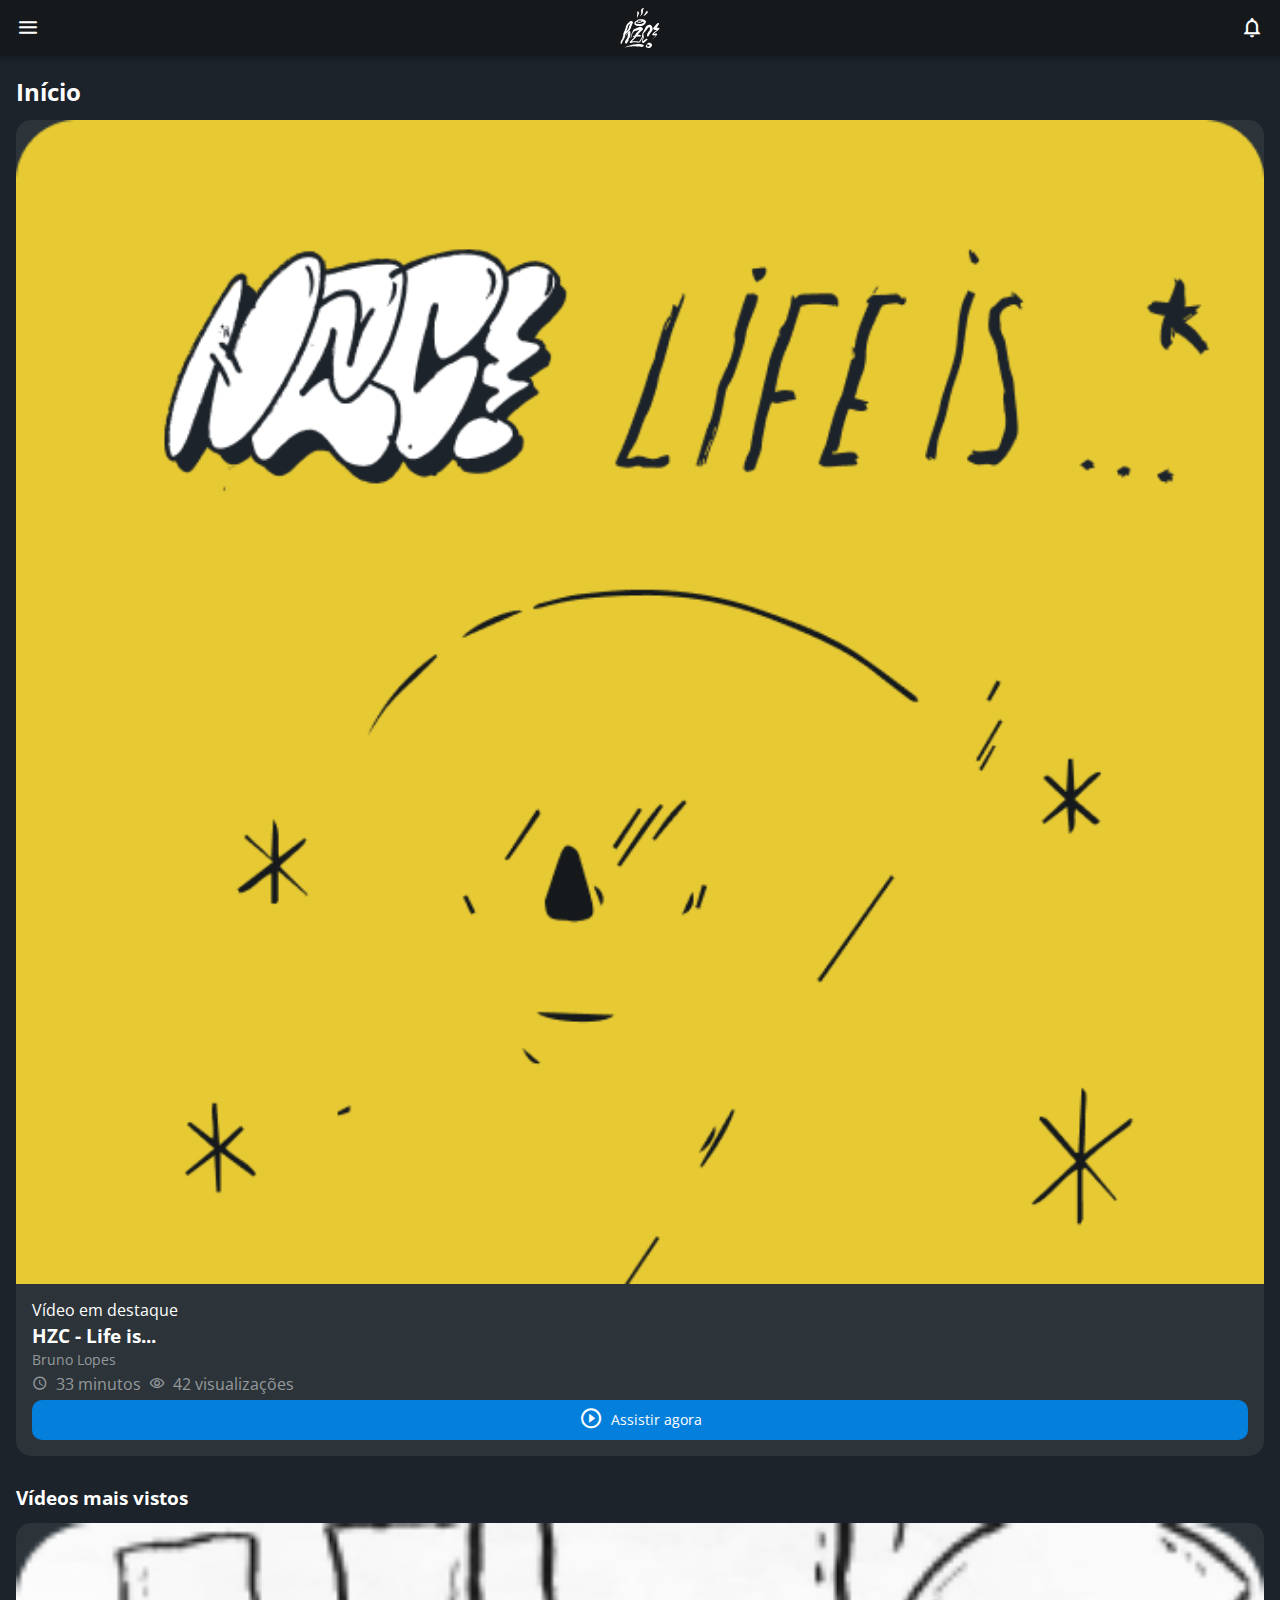
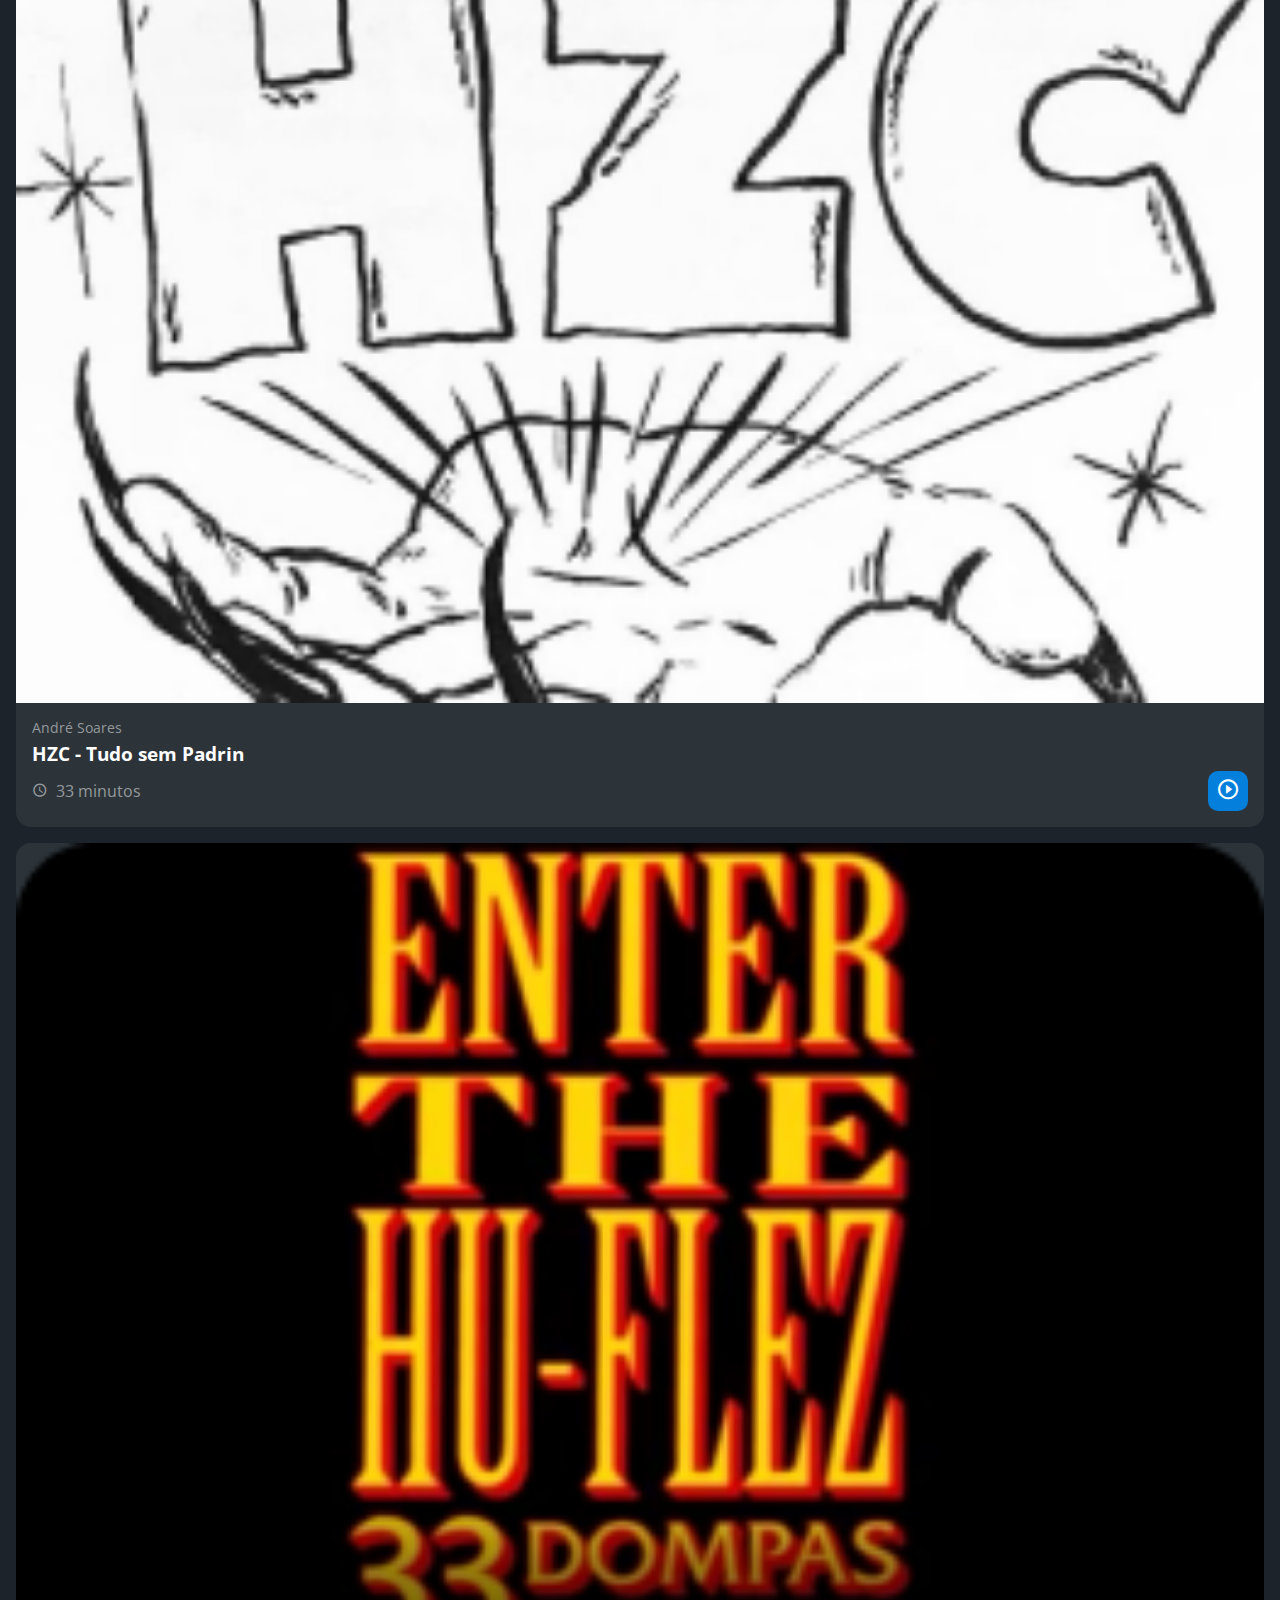
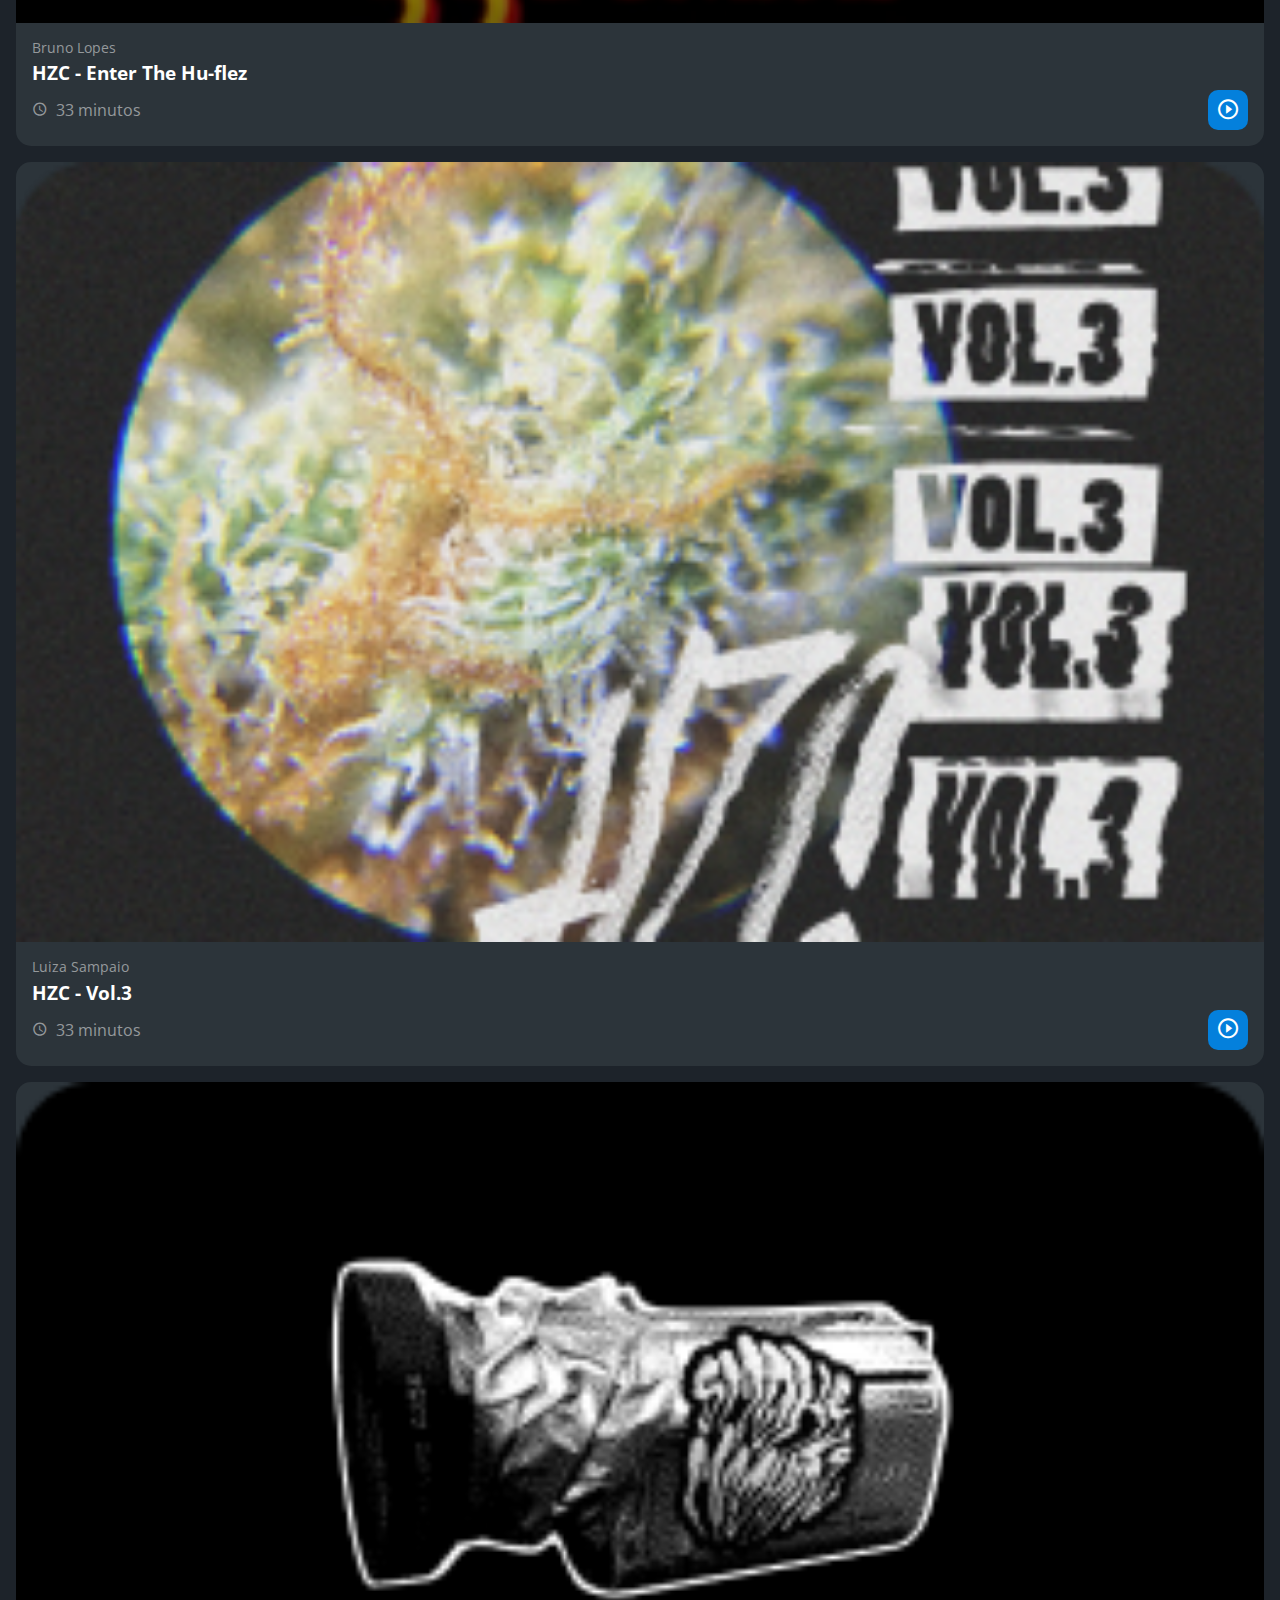
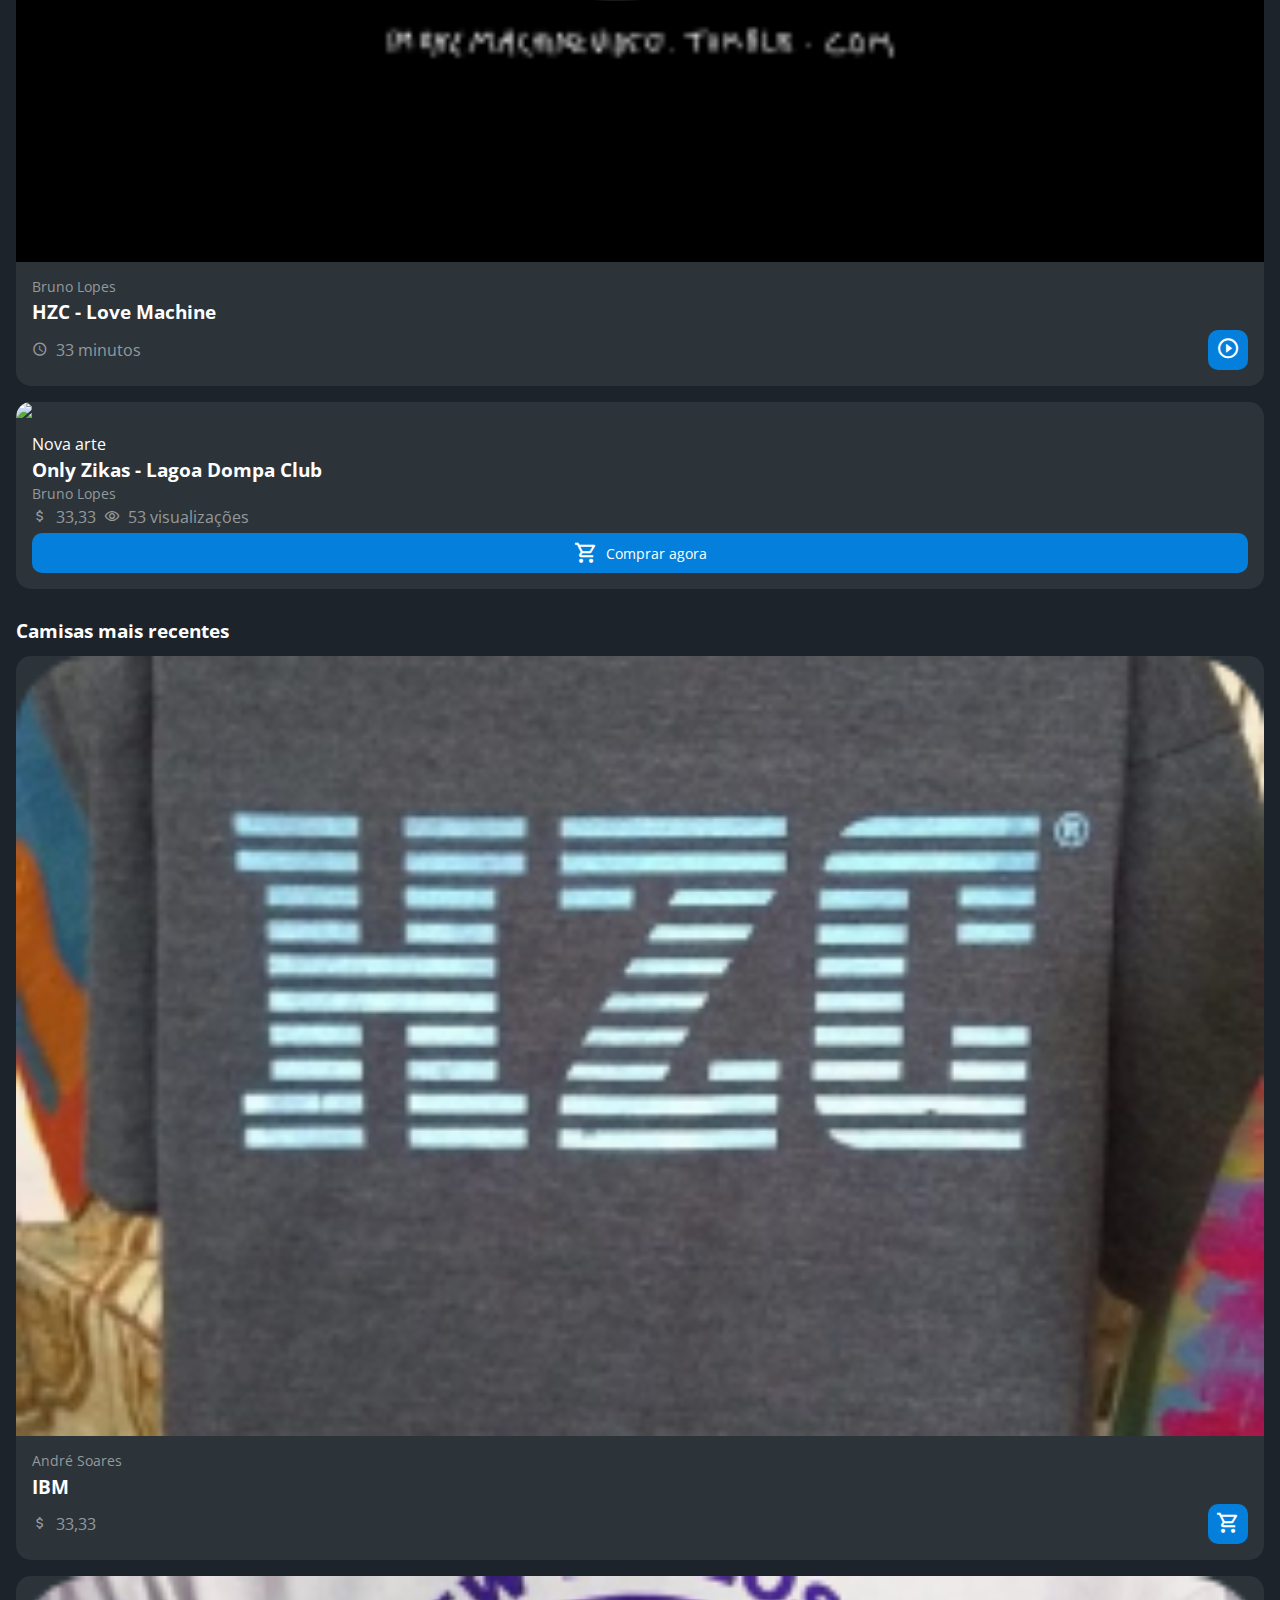
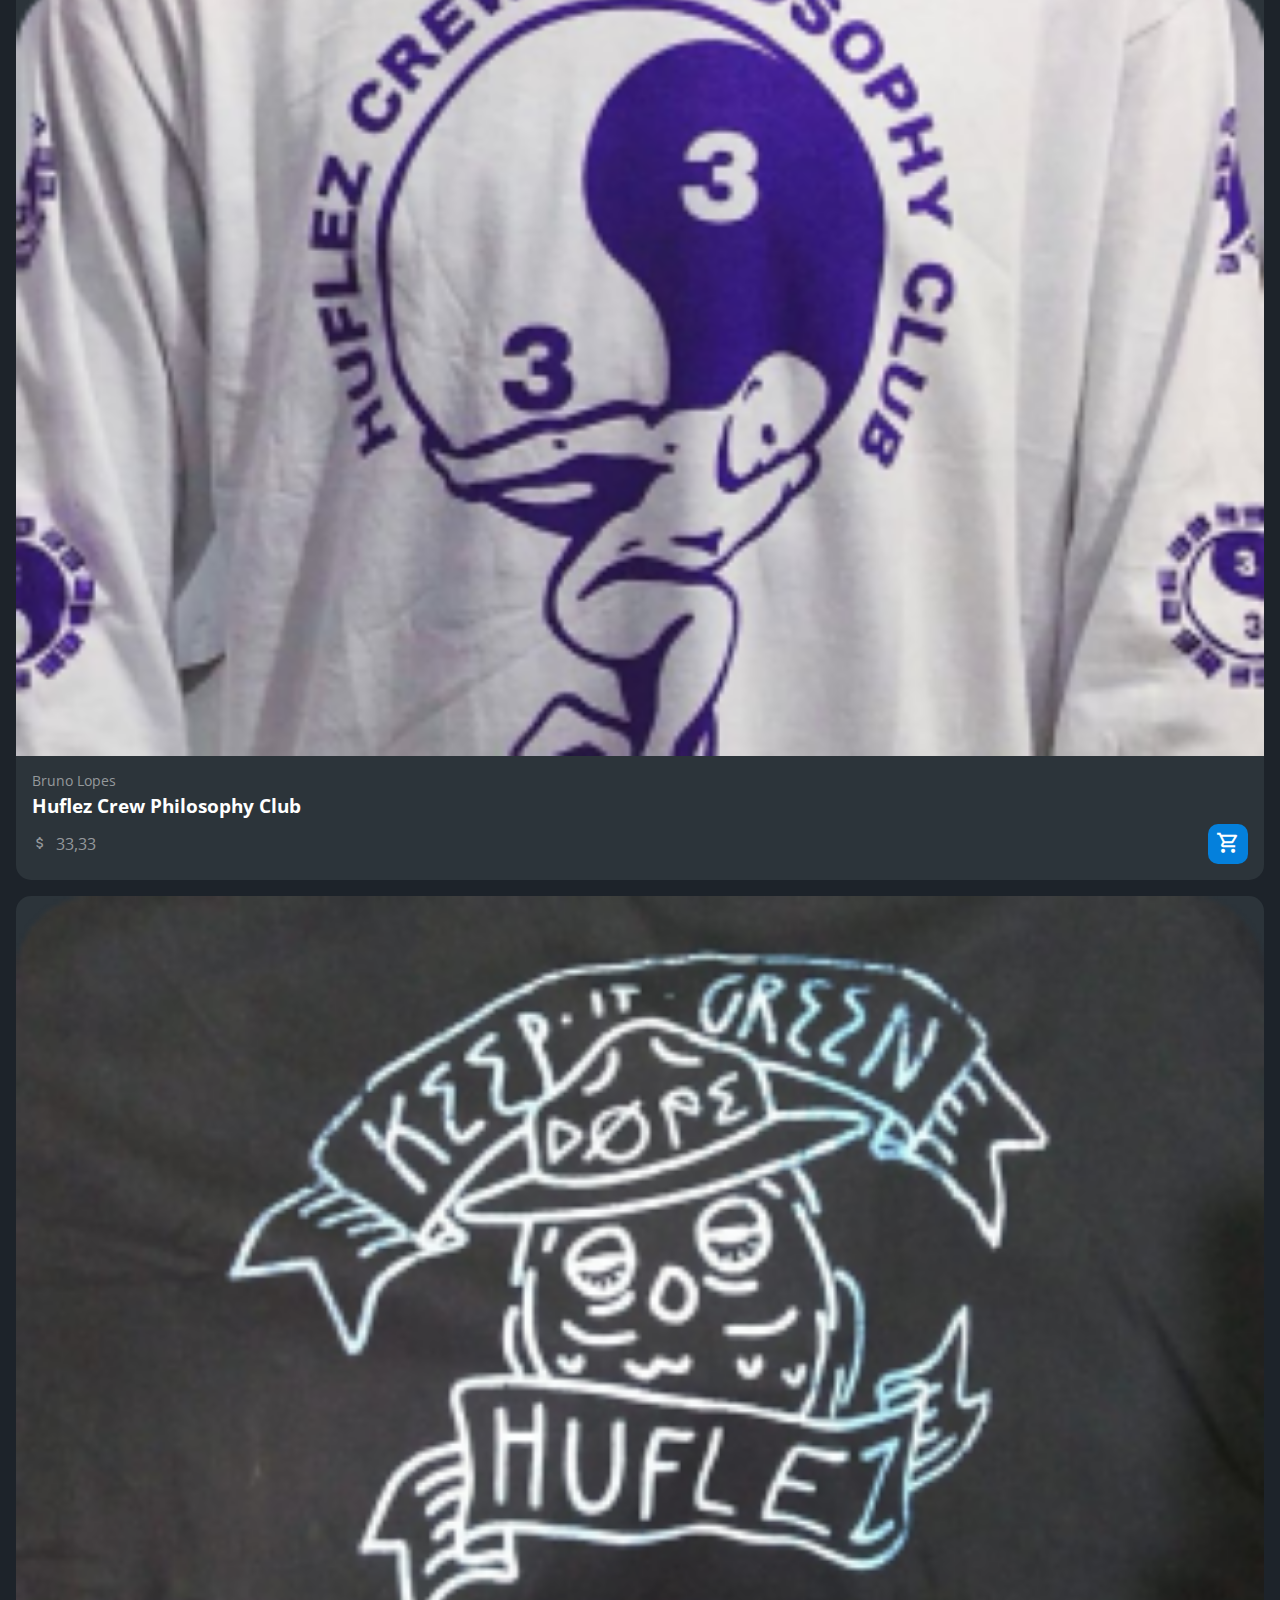
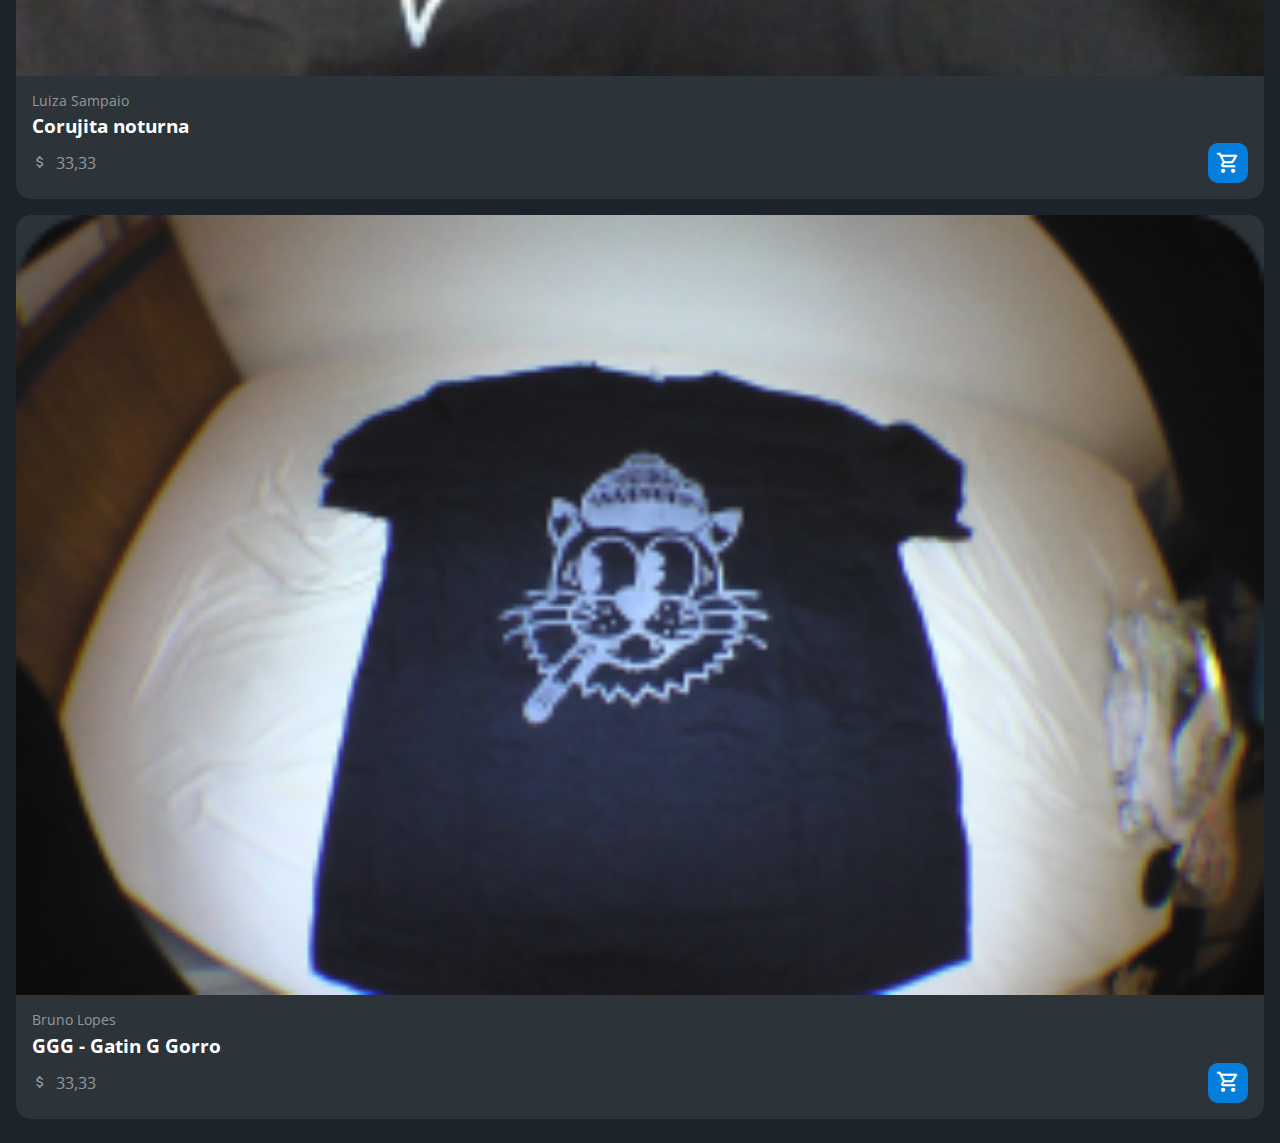
==== index.html @ aa94a167 "Finalizando Home Desktop" ====
<!DOCTYPE html>
<html lang="pt-br">
<head>
    <meta charset="UTF-8">
    <meta http-equiv="X-UA-Compatible" content="IE=edge">
    <meta name="viewport" content="width=device-width, initial-scale=1.0">
    <title>HZC | Home</title>
    <link rel="preconnect" href="https://fonts.googleapis.com">
    <link rel="preconnect" href="https://fonts.gstatic.com" crossorigin>
    <link rel="stylesheet" href="https://fonts.googleapis.com/css2?family=Open+Sans:wght@400;600;700&display=swap">
    <link rel="stylesheet" href="assets/css/reset.css">
    <link rel="stylesheet" href="assets/css/styles.css">
</head>
<body>
    <header class="header">
        <button class="header__menu" aria-label="Menu"><i></i></button>
        <img src="assets/img/logo.svg" alt="Logotipo da HZC" class="header__logo">
        <p class="header__profile">Bruno Lopez</p>
        <button class="header__notification" aria-label="Notificação"><i></i></button>
    </header>
    <nav class="menu-left">
        <img src="assets/img/logo.svg" alt="Logotipo da HZC" class="menu-left__logo">
        <a href="#" class="menu-left__link menu-left__link--home menu-left__link--active">Início</a>
        <a href="#" class="menu-left__link menu-left__link--videos">Vídeos</a>
        <a href="#" class="menu-left__link menu-left__link--peaks">Picos</a>
        <a href="#" class="menu-left__link menu-left__link--members">Integrantes</a>
        <a href="#" class="menu-left__link menu-left__link--shirts">Camisas</a>
        <a href="#" class="menu-left__link menu-left__link--paintings">Pinturas</a>
    </nav>
    <main class="main">
        <h2 class="page-title">Início</h2>
        <article class="card card--highlight highlight-video">
            <img src="assets/img/banner-mobile_1.png" alt="Banner Mobile - Life is..." class="card__image card__image--mobile">
            <img src="assets/img/banner_1.png" alt="Banner Desktop - Life is..." class="card__image card__image--desktop">
            <div class="card__content">
                <p class="card__highlight">Vídeo em destaque</p>
                <h3 class="card__title">HZC - Life is...</h3>
                <p class="card__profile">Bruno Lopes</p>
                <p class="card__info card__info--time"> 33 minutos</p>
                <p class="card__info card__info--views"> 42 visualizações</p>
                <button class="card__button card__button--highlight card__button--play">Assistir agora</button>
            </div>
        </article>
        <article class="card card--recent recent-videos">
            <h3 class="card__title">Vídeos recentes</h3>
            <a href="#" class="card__link">Ver todos</a>
            <ul class="card__list">
                <li class="card__item">
                    <img src="assets/img/miniatura_1.png" alt="Thumbnail Love Machine" class="card__item-thumbnail">
                    <h4 class="card__item-title">HZC - Love Machine</h4>
                    <p class="card__item-profile">Bruno Lopez</p>
                </li>
                <li class="card__item">
                    <img src="assets/img/miniatura_2.png" alt="Thumbnail Vol. 3" class="card__item-thumbnail">
                    <h4 class="card__item-title">HZC - Vol. 3</h4>
                    <p class="card__item-profile">Luiza Sampaio</p>
                </li>
                <li class="card__item">
                    <img src="assets/img/miniatura_3.png" alt="Thumbnail Pescaria na Urca" class="card__item-thumbnail">
                    <h4 class="card__item-title">HZC - Pescaria na Urca</h4>
                    <p class="card__item-profile">Júlia Fonseca</p>
                </li>
                <li class="card__item">
                    <img src="assets/img/miniatura_4.png" alt="Thumbnail Vidalocagi - Guerreiros do Asfalto" class="card__item-thumbnail">
                    <h4 class="card__item-title">Vidalocagi - Guerreiros do Asfalto</h4>
                    <p class="card__item-profile">Júlia Fonseca</p>
                </li>
                <li class="card__item">
                    <img src="assets/img/miniatura_5.png" alt="Thumbnail Vidalocagi - Não importa o nível" class="card__item-thumbnail">
                    <h4 class="card__item-title">Vidalocagi - Não importa o nível</h4>
                    <p class="card__item-profile">André Soares</p>
                </li>
            </ul>
        </article>
        <section class="section videos-section">
            <h3 class="section-title">Vídeos mais vistos</h3>
            <article class="card">
                <img src="assets/img/video_1.png" alt="HZC - Tudo sem Padrin" class="card__image">
                <div class="card__content">
                    <p class="card__profile">André Soares</p>
                    <h3 class="card__title">HZC - Tudo sem Padrin</h3>
                    <p class="card__info card__info--time"> 33 minutos</p>
                    <button class="card__button card__button--play" aria-label="Assistir agora"></button>
                </div>
            </article>
            <article class="card">
                <img src="assets/img/video_2.png" alt="HZC - Enter The Hu-flez" class="card__image">
                <div class="card__content">
                    <p class="card__profile">Bruno Lopes</p>
                    <h3 class="card__title">HZC - Enter The Hu-flez</h3>
                    <p class="card__info card__info--time"> 33 minutos</p>
                    <button class="card__button card__button--play" aria-label="Assistir agora"></button>
                </div>
            </article>
            <article class="card">
                <img src="assets/img/video_3.png" alt="HZC - Vol.3" class="card__image">
                <div class="card__content">
                    <p class="card__profile">Luiza Sampaio</p>
                    <h3 class="card__title">HZC - Vol.3</h3>
                    <p class="card__info card__info--time"> 33 minutos</p>
                    <button class="card__button card__button--play" aria-label="Assistir agora"></button>
                </div>
            </article>
            <article class="card">
                <img src="assets/img/video_4.png" alt="HZC - Love Machine" class="card__image">
                <div class="card__content">
                    <p class="card__profile">Bruno Lopes</p>
                    <h3 class="card__title">HZC - Love Machine</h3>
                    <p class="card__info card__info--time"> 33 minutos</p>
                    <button class="card__button card__button--play" aria-label="Assistir agora"></button>
                </div>
            </article>
        </section>
        <article class="card card--recent recent-products">
            <h3 class="card__title">Novas artes</h3>
            <a href="#" class="card__link">Ver todas</a>
            <ul class="card__list">
                <li class="card__item">
                    <img src="assets/img/miniatura_1.png" alt="Thumbnail Love Machine" class="card__item-thumbnail">
                    <h4 class="card__item-title">Love Machine</h4>
                    <p class="card__item-profile">Antonio Tebyriçá</p>
                </li>
                <li class="card__item">
                    <img src="assets/img/miniatura_2.png" alt="Vol. 3" class="card__item-thumbnail">
                    <h4 class="card__item-title">Vol. 3</h4>
                    <p class="card__item-profile">Antonio Tebyriçá</p>
                </li>
                <li class="card__item">
                    <img src="assets/img/miniatura_3.png" alt="Pescaria na Urca" class="card__item-thumbnail">
                    <h4 class="card__item-title">Pescaria na Urca</h4>
                    <p class="card__item-profile">Raphael Gibson</p>
                </li>
                <li class="card__item">
                    <img src="assets/img/miniatura_4.png" alt="Thumbnail Guerreiros do Asfalto" class="card__item-thumbnail">
                    <h4 class="card__item-title">Guerreiros do Asfalto</h4>
                    <p class="card__item-profile">Carolina Canavarro</p>
                </li>
                <li class="card__item">
                    <img src="assets/img/miniatura_5.png" alt="Thumbnail Malunguisse" class="card__item-thumbnail">
                    <h4 class="card__item-title">Malunguisse</h4>
                    <p class="card__item-profile">Nikolas de Murtas</p>
                </li>
                <li class="card__item">
                    <img src="assets/img/miniatura_3.png" alt="Thumbnail Coroa da converse" class="card__item-thumbnail">
                    <h4 class="card__item-title">Coroa da converse</h4>
                    <p class="card__item-profile">Raphael Gibson</p>
                </li>
                <li class="card__item">
                    <img src="assets/img/miniatura_1.png" alt="Thumbnail Segurança" class="card__item-thumbnail">
                    <h4 class="card__item-title">Segurança</h4>
                    <p class="card__item-profile">Antonio Tebyriçá</p>
                </li>
            </ul>
        </article>
        <article class="card card--highlight highlight-products">
            <img src="assets/img/banner-mobile_2.png alt="Banner Mobile Only Zikas - Lagoa Dompa Club" class="card__image card__image--mobile">
            <img src="assets/img/banner_2.png" alt="Banner Desktop Only Zikas - Lagoa Dompa Club" class="card__image card__image--desktop">
            <div class="card__content">
                <p class="card__highlight">Nova arte</p>
                <h3 class="card__title">Only Zikas - Lagoa Dompa Club</h3>
                <p class="card__profile">Bruno Lopes</p>
                <p class="card__info card__info--price"> 33,33</p>
                <p class="card__info card__info--views"> 53 visualizações</p>
                <button class="card__button card__button--highlight card__button--buy">Comprar agora</button>
            </div>
        </article>
        <section class="section products-section">
            <h3 class="section-title">Camisas mais recentes</h3>
            <article class="card">
                <img src="assets/img/produto_1.png" alt="HZC - Tudo sem Padrin" class="card__image">
                <div class="card__content">
                    <p class="card__profile">André Soares</p>
                    <h3 class="card__title">IBM</h3>
                    <p class="card__info card__info--price"> 33,33</p>
                    <button class="card__button card__button--buy" aria-label="Compre agora"></button>
                </div>
            </article>
            <article class="card">
                <img src="assets/img/produto_2.png" alt="HZC - Enter The Hu-flez" class="card__image">
                <div class="card__content">
                    <p class="card__profile">Bruno Lopes</p>
                    <h3 class="card__title">Huflez Crew Philosophy Club</h3>
                    <p class="card__info card__info--price"> 33,33</p>
                    <button class="card__button card__button--buy" aria-label="Compre agora"></button>
                </div>
            </article>
            <article class="card">
                <img src="assets/img/produto_3.png" alt="HZC - Vol.3" class="card__image">
                <div class="card__content">
                    <p class="card__profile">Luiza Sampaio</p>
                    <h3 class="card__title">Corujita noturna</h3>
                    <p class="card__info card__info--price"> 33,33</p>
                    <button class="card__button card__button--buy" aria-label="Compre agora"></button>
                </div>
            </article>
            <article class="card">
                <img src="assets/img/produto_4.png" alt="HZC - Love Machine" class="card__image">
                <div class="card__content">
                    <p class="card__profile">Bruno Lopes</p>
                    <h3 class="card__title">GGG - Gatin G Gorro</h3>
                    <p class="card__info card__info--price"> 33,33</p>
                    <button class="card__button card__button--buy" aria-label="Compre agora"></button>
                </div>
            </article>
        </section>
    </main>
    <script src="index.js"></script>
</body>
</html>
---- assets/css/styles.css ----
@font-face {
    font-family: 'icones';
    src: url(../font/icones.ttf);
}

body{
    background-color: #1D232A;
    font-family: 'Open Sans', 'icones', sans-serif;
    color: #ffffff;
}

@media screen and (min-width: 1440px){
    body {
        display: grid;
        grid-template-columns: auto 1fr;
    }
}

.header{
    display: flex;
    justify-content: space-between;
    align-items: center;
    background-color : #15191C;
    padding: 8px 16px;
    box-shadow: 0px 4px 4px rgba(0, 0, 0, 0.16);
}

.header__menu i::before{
    content: "\e904";
    font-size: 24px;
    cursor: pointer;
}

.header__notification i::before{
    content: "\e906";
    font-size: 24px;
    cursor: pointer;
}

.header__logo{
    width: 40px;
    cursor: pointer;
}

.header__profile{
    display: none;
}

@media screen and (min-width: 1440px){
    .header{
        background-color: #1D232A;
        display: grid;
        column-gap: 32px;
        grid-template-columns: 1fr auto;
        padding: 16px 60px;
        height: 80px;
        box-sizing: border-box;
        grid-column: 2;
    }

    .header__menu, .header__logo{
        display: none;
    }

    .header__profile{
        display: grid;
        grid-template-columns: repeat(3, auto);
        column-gap: 8px;
        align-items: center;
        justify-self: flex-end;
        color: #95999C;
        padding: 8px 32px;
        border-right: 1px solid #95999C;
    }

    .header__profile::before{
        content:"";
        display: block;
        width: 32px;
        height: 32px;
        background-image: url(../img/profile_2.png);
        background-size: contain;
        background-repeat: no-repeat;
        background-position: center;
    }
    
    .header__profile::after{
        content: "\e90d";
        color: #ffffff;
        font-size: 1.5rem;
    }
}

.menu-left{
    display: flex;
    flex-direction: column;
    background-color: #15191C;
    width: 75vw;
    height: 100vh;
    transition: .25s;
    
    position: absolute;
    left: -100vw;
}

.menu-left--active{
    left: 0;
    transition: .25s;
}

.menu-left__logo{
    align-self: center;
    width: 118px;
    padding: 16px;
}

.menu-left__link{
    height: 64px;
    color: #95999C;
    padding-left: 64px;
    display: flex;
    align-items: center;
}

.menu-left__link--active{
    color: #ffffff;
    padding-left: 56px;
    border-left: 8px solid #ffffff;
}

.menu-left__link::before{
    width: 24px;
    height: 24px;
    font-size: 24px;
    position: absolute;
    left: 24px;
}

.menu-left__link--home::before{
    content: "\e902";
}

.menu-left__link--videos::before{
    content: "\e90e";
}

.menu-left__link--peaks::before{
    content: "\e909";
}

.menu-left__link--members::before{
    content: "\e903";
}

.menu-left__link--shirts::before{
    content: "\e900";
}

.menu-left__link--paintings::before{
    content: "\e90a";
}

@media screen and (min-width: 1440px){
    .menu-left{
        position: static;
        width: 200px;
        grid-column: 1;
        grid-row: 1 / span 2;
    }
}

.main {
    padding: 24px 16px;
    display: grid;
    gap: 16px;
}

.page-title {
    font-size: 1.5rem;
    font-weight: 700;
}

.section-title{
    font-size: 1.2rem;
    font-weight: 700;
}

@media screen and (min-width: 1440px){
    .main{
        display: grid;
        grid-template-columns: auto 1fr auto;
        grid-template-areas: 
            "page-title page-title page-title"
            "highlight-video highlight-video recent-videos"
            "videos-section videos-section videos-section"
            "recent-products highlight-products highlight-products "
            "products-section products-section products-section"
        ;
        column-gap: 32px;
        padding: 16px 60px;
        grid-column: 2;
    }

    .section-title{
        grid-column: span 4;
    }
}

.card {
    width: 100%;
    border-radius: 15px;
    overflow: hidden;
    background-color: #2C343A;
}

.card__image--desktop{
    display: none;
}

.card--highlight{
    margin-bottom: 16px;
}

.card__content {
    padding: 16px;
    display: grid;
    grid-template-columns: auto 1fr;
    gap: 8px;
}

.card__highlight{
    grid-column: span 2;
}

.card__title {
    font-size: 1.2rem;
    font-weight: 700;
    grid-column: span 2;
}

.card__profile {
    color: #95999C;
    font-size: 0.9rem;
    grid-column: span 2;
}

.card__info {
    display: flex;
    align-items: center;
    color: #95999C;
}

.card__info--time::before {
    content: "\e90c";
    margin-right: 8px;    
}

.card__info--views::before {
    content: "\e90f";
    margin-right: 8px;    
}

.card__info--price::before {
    content: "\e905";
    margin-right: 8px;    
}

.card__button {
    display: flex;
    justify-content: center;
    align-items: center;
    background-color: #0480DC;
    width: 40px;
    height: 40px;
    border-radius: 10px;
    font-size: 0.9rem;
    justify-self: flex-end;
}

.card__button--play::before {
    content: "\e90b";
    font-size: 24px;
}

.card__button--buy::before {
    content: "\e901";
    font-size: 24px;
}

.card__button--highlight {
    width: 100%;
    grid-column: span 2;
}

.card__button--highlight::before {
    margin-right: 8px;
}

.card--recent{
    display: none;
}

@media screen and (min-width: 1440px){
    .card--highlight{
        margin-bottom: 0;
    }

    .card__image--mobile{
        display: none;
    }

    .card__image--desktop{
        display: block;
    }

    .card__button--highlight{
        grid-column: auto;
        padding: 16px 8px;
    }

    .card--recent{
        display: grid;
        grid-template-columns: repeat(2, auto);
        align-items: center;
        row-gap: 24px;
        width: 256px;
        padding: 16px;
        box-sizing: border-box;
        align-self: flex-start;
    }

    .card--recent .card__title{
        grid-column: auto;
    }

    .card__link{
       font-size: 0.8rem;
       font-weight: 600;
       color: #0480DC;
       justify-self: flex-end;
    }

    .card__list{
        display: grid;
        row-gap: 16px;
        grid-column: span 2;
    }

    .card__item{
        display: grid;
        grid-template-columns: auto 1fr;
        gap: 8px;
    }

    .card__item-thumbnail{
        width: 32px;
        grid-row: span 2;
    }

    .card__item-title{
        font-size: 0.9rem;
        line-height: 1.2rem;
        font-weight: 700;
    }

    .card__item-profile{
        font-size: 0.8rem;
        color: #95999C;
    }
}

.section{
    display: grid;
    gap: 16px;
}

@media screen and (min-width: 1440px){
    .section{
        grid-template-columns: repeat(4, 1fr);
    }

    .highlight-video {
        grid-area: highlight-video;
    }
    
    .recent-videos {
        grid-area: recent-videos;
    }
    
    .videos-section {
        grid-area: videos-section;
    }
    
    .highlight-products {
        grid-area: highlight-products;
    }
    
    .recent-products {
        grid-area: recent-products;
    }
    
    .products-section {
        grid-area: products-section;
    }
}
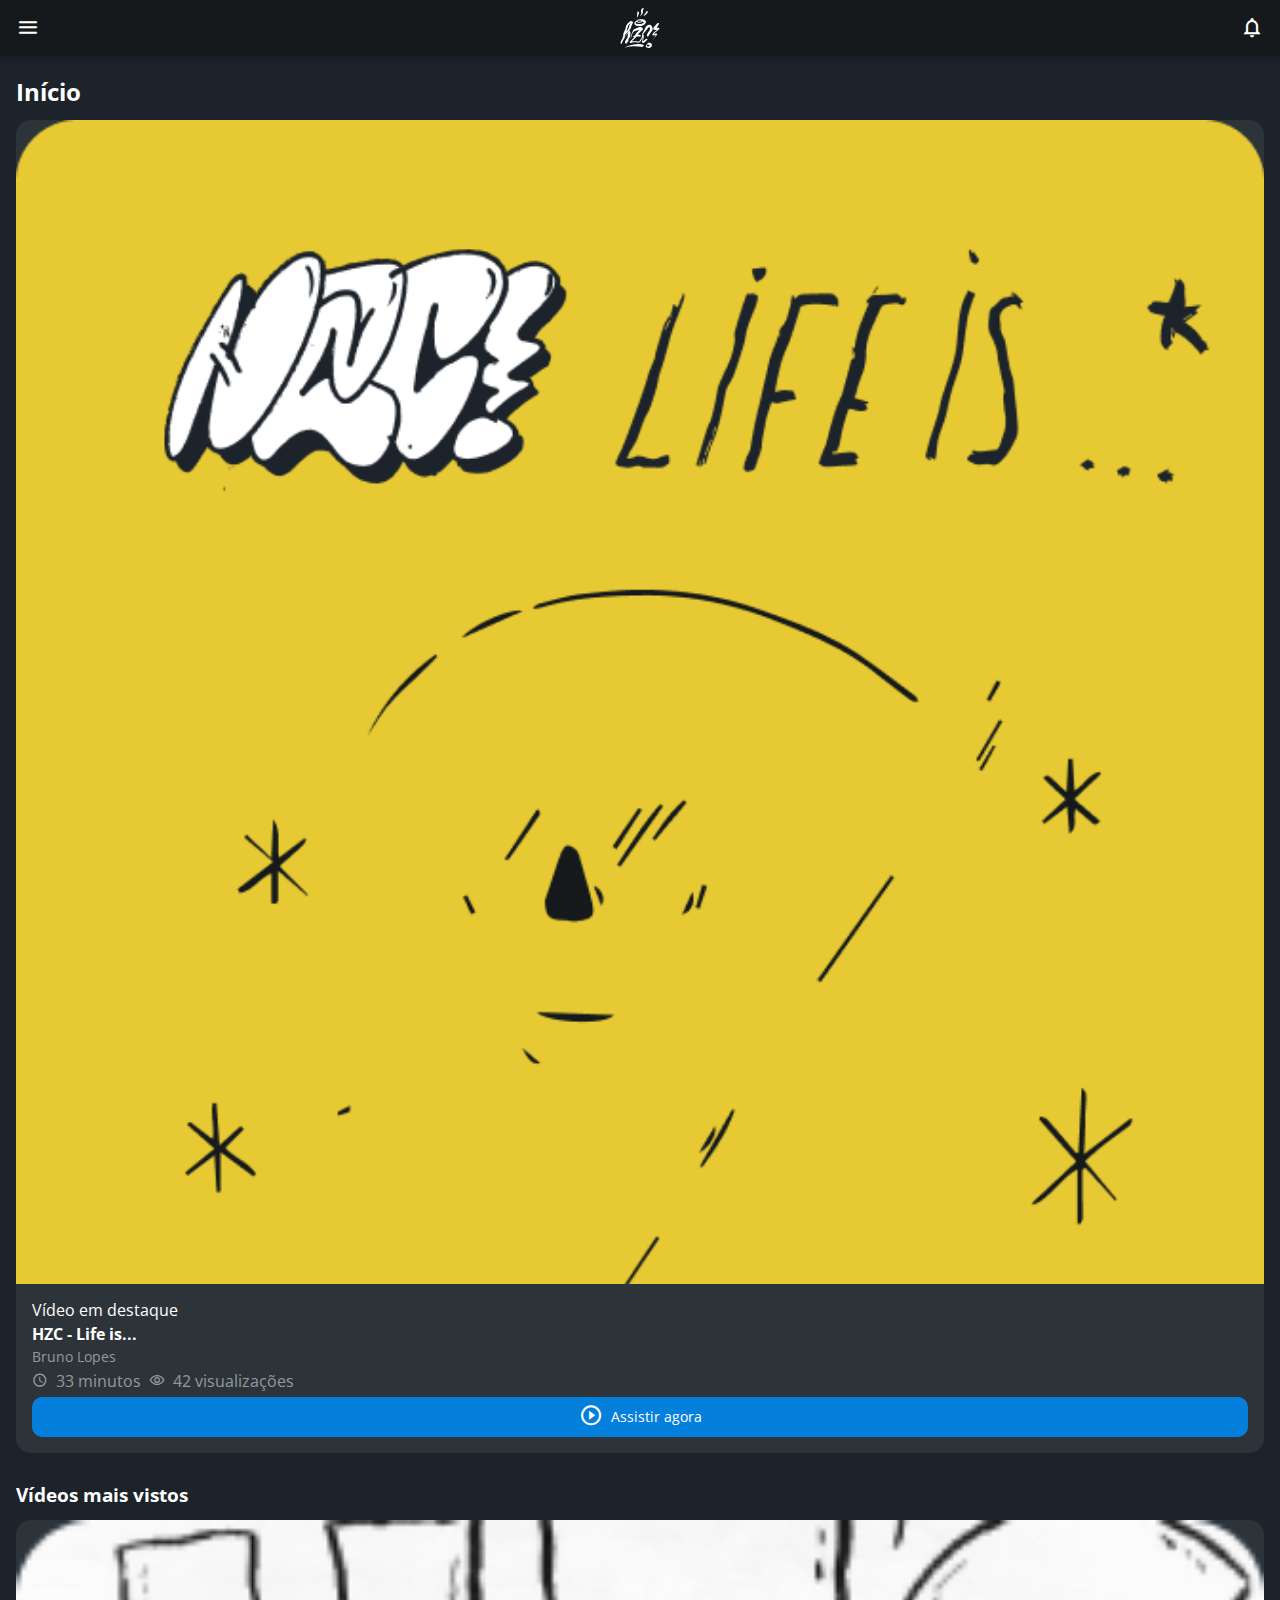
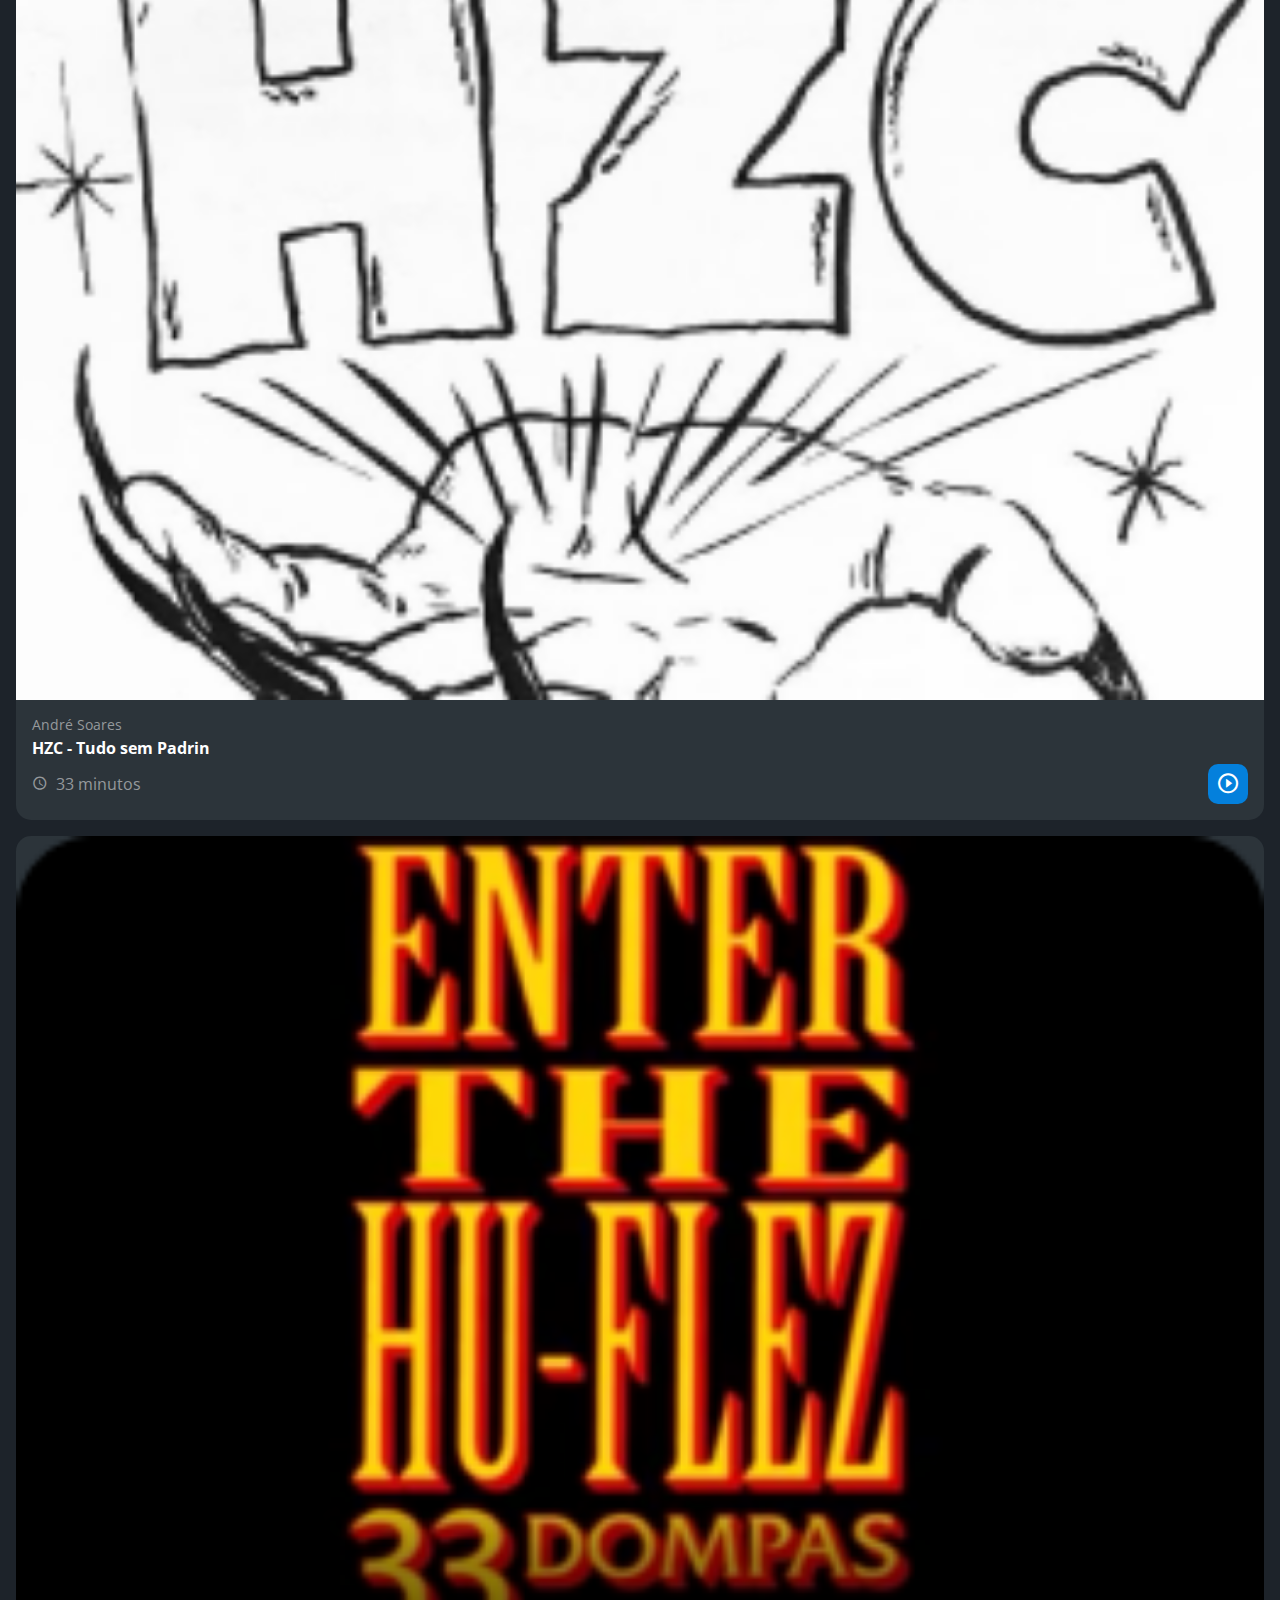
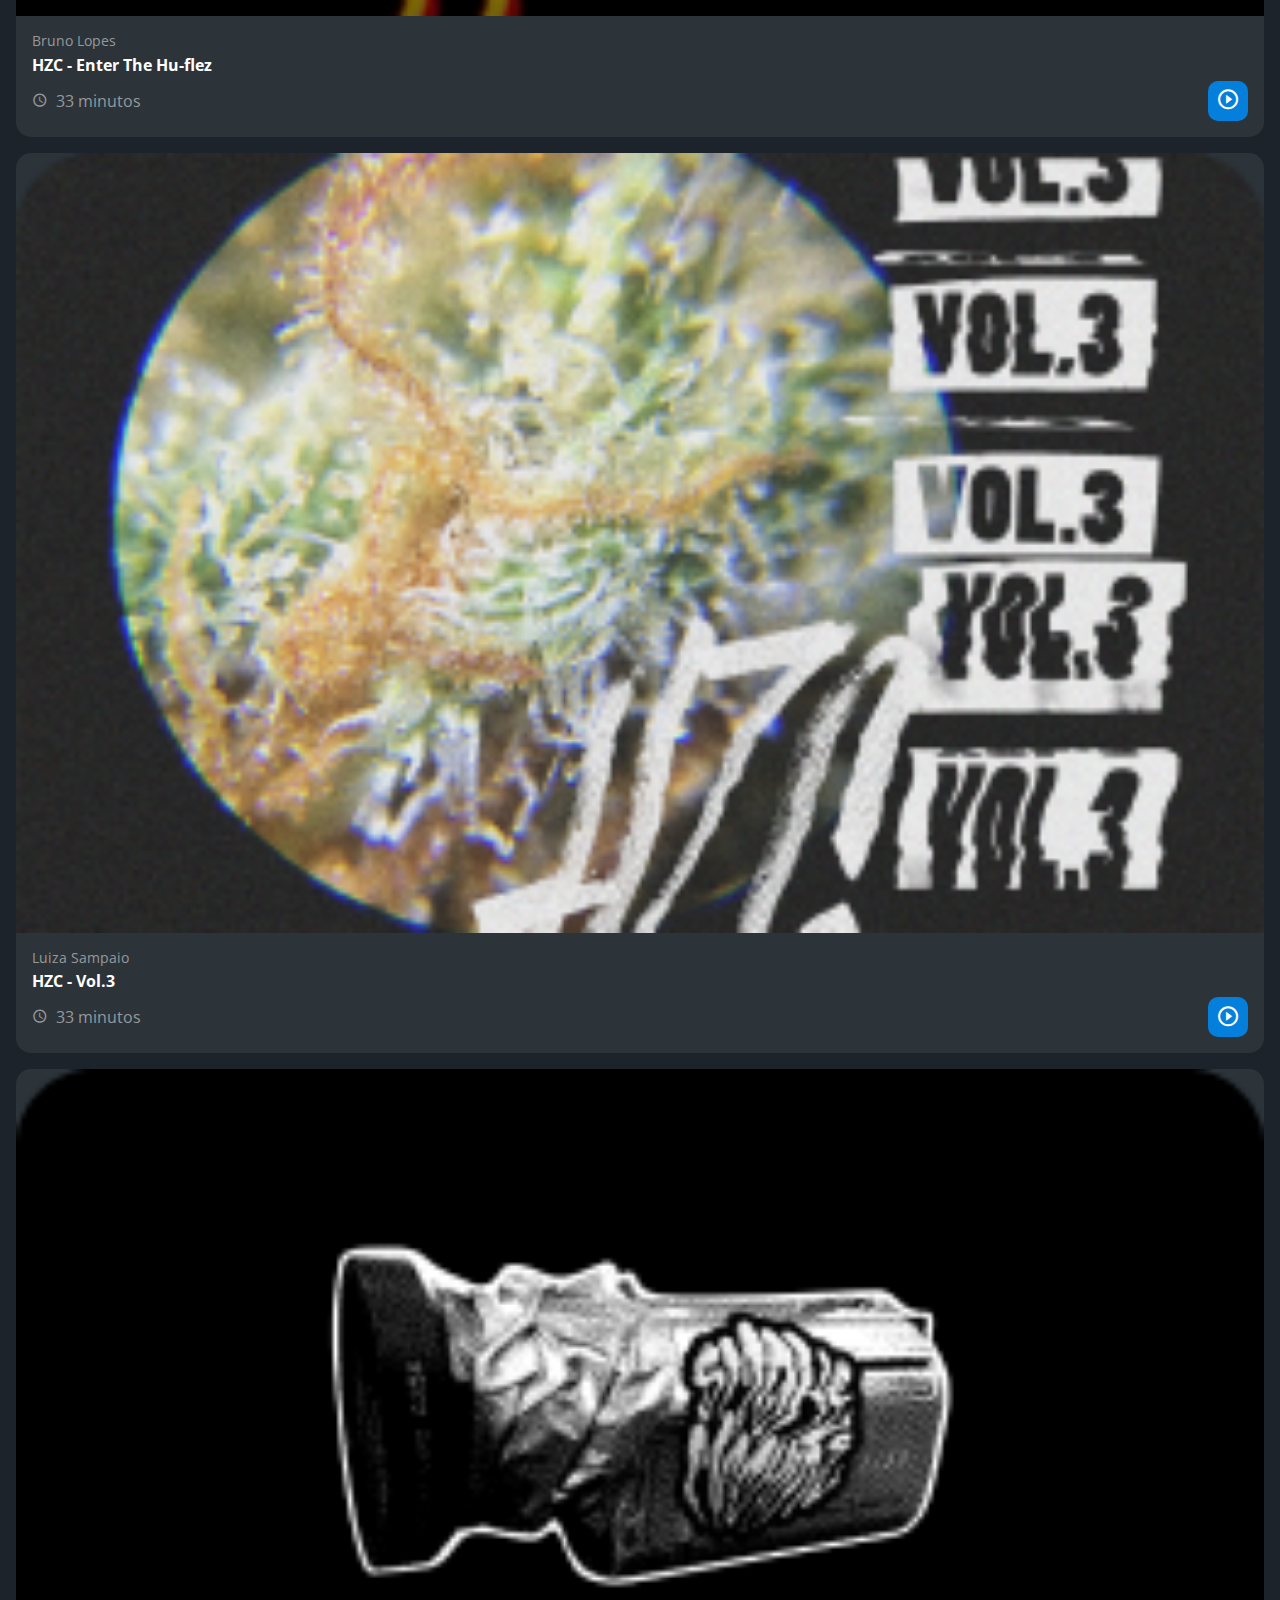
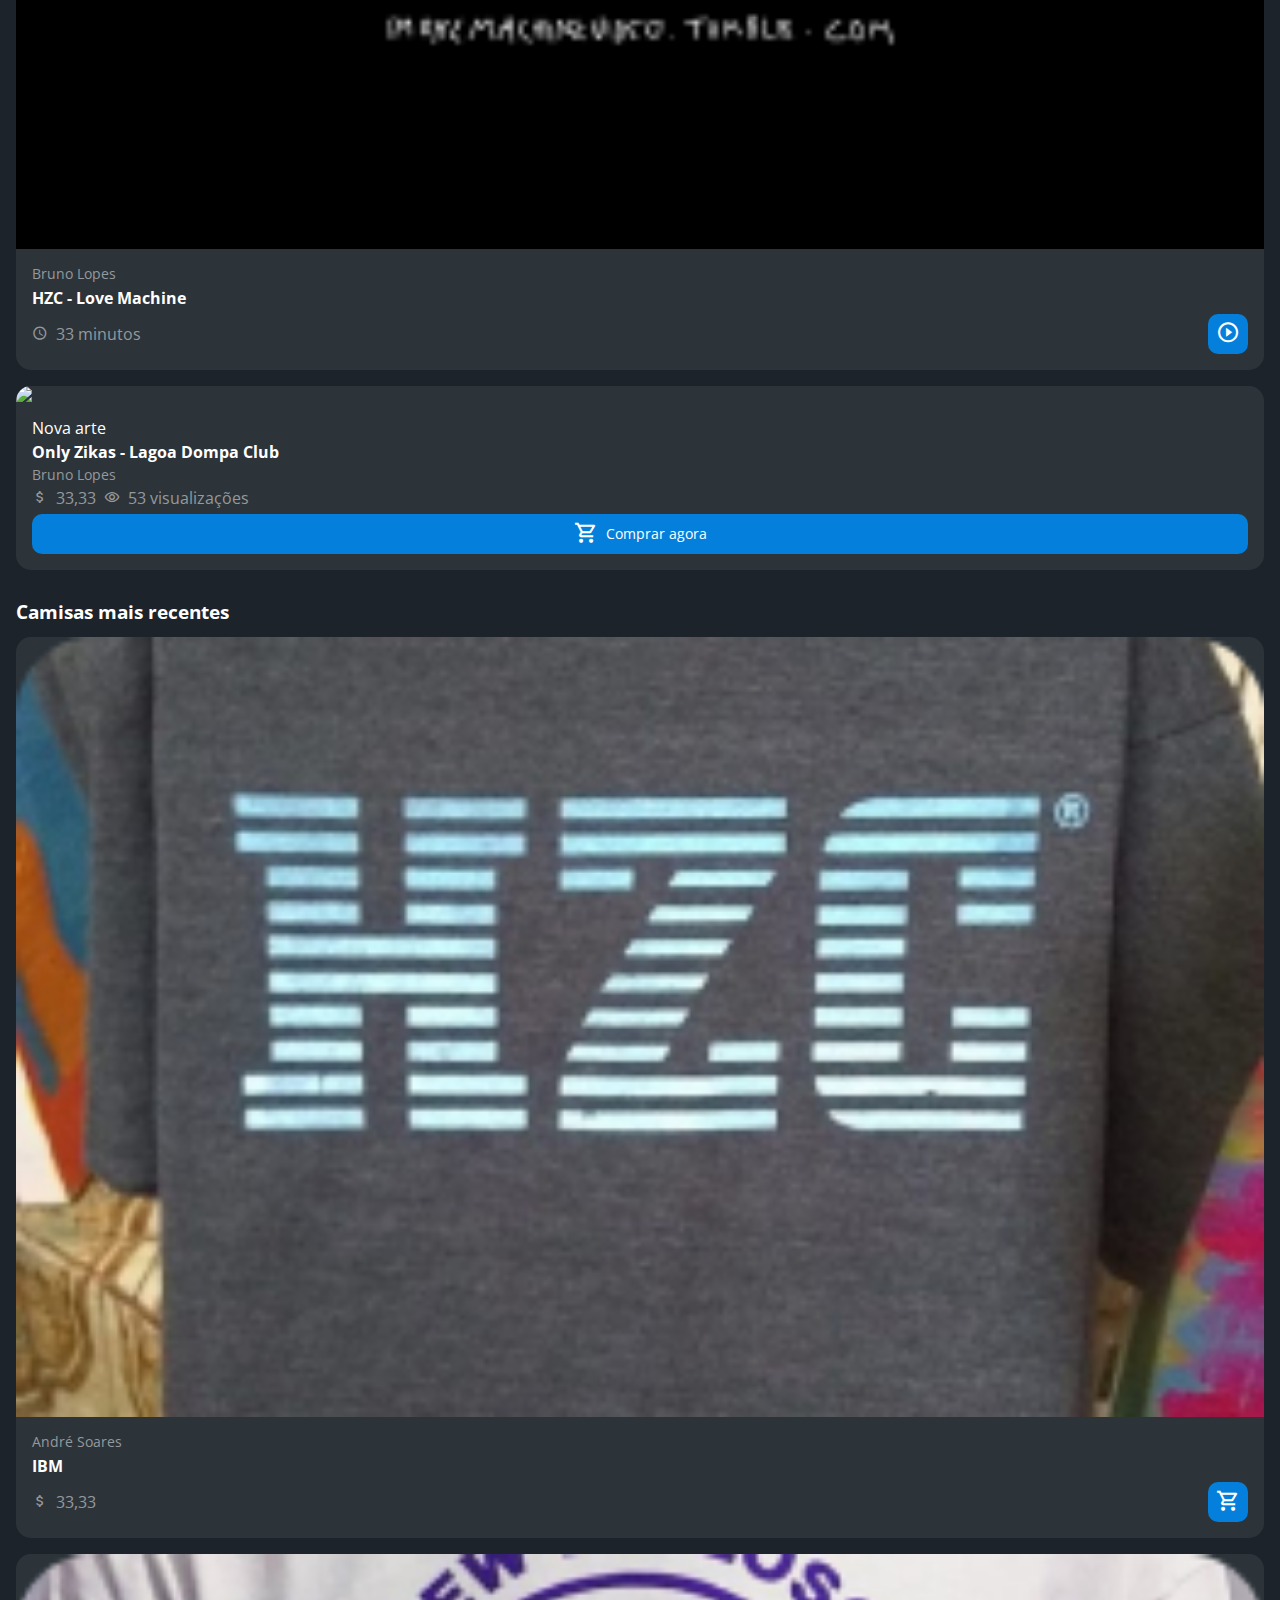
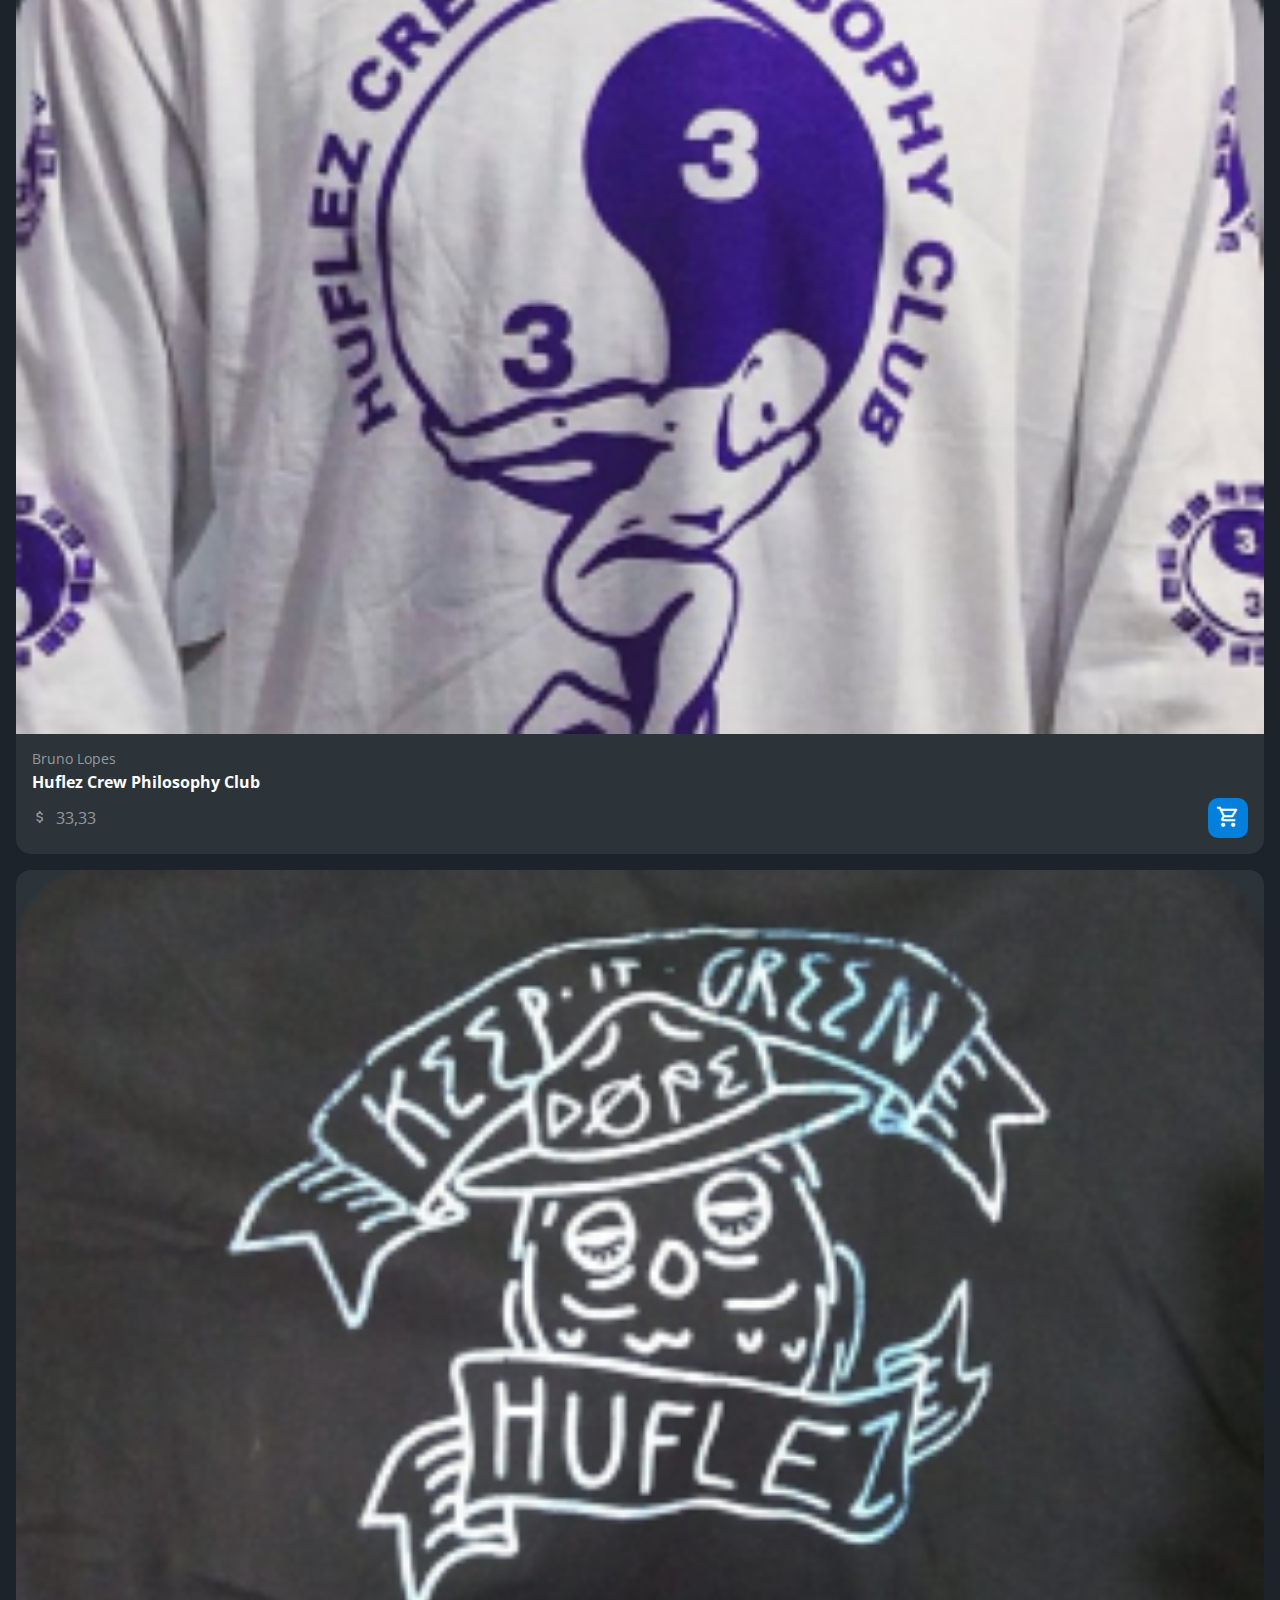
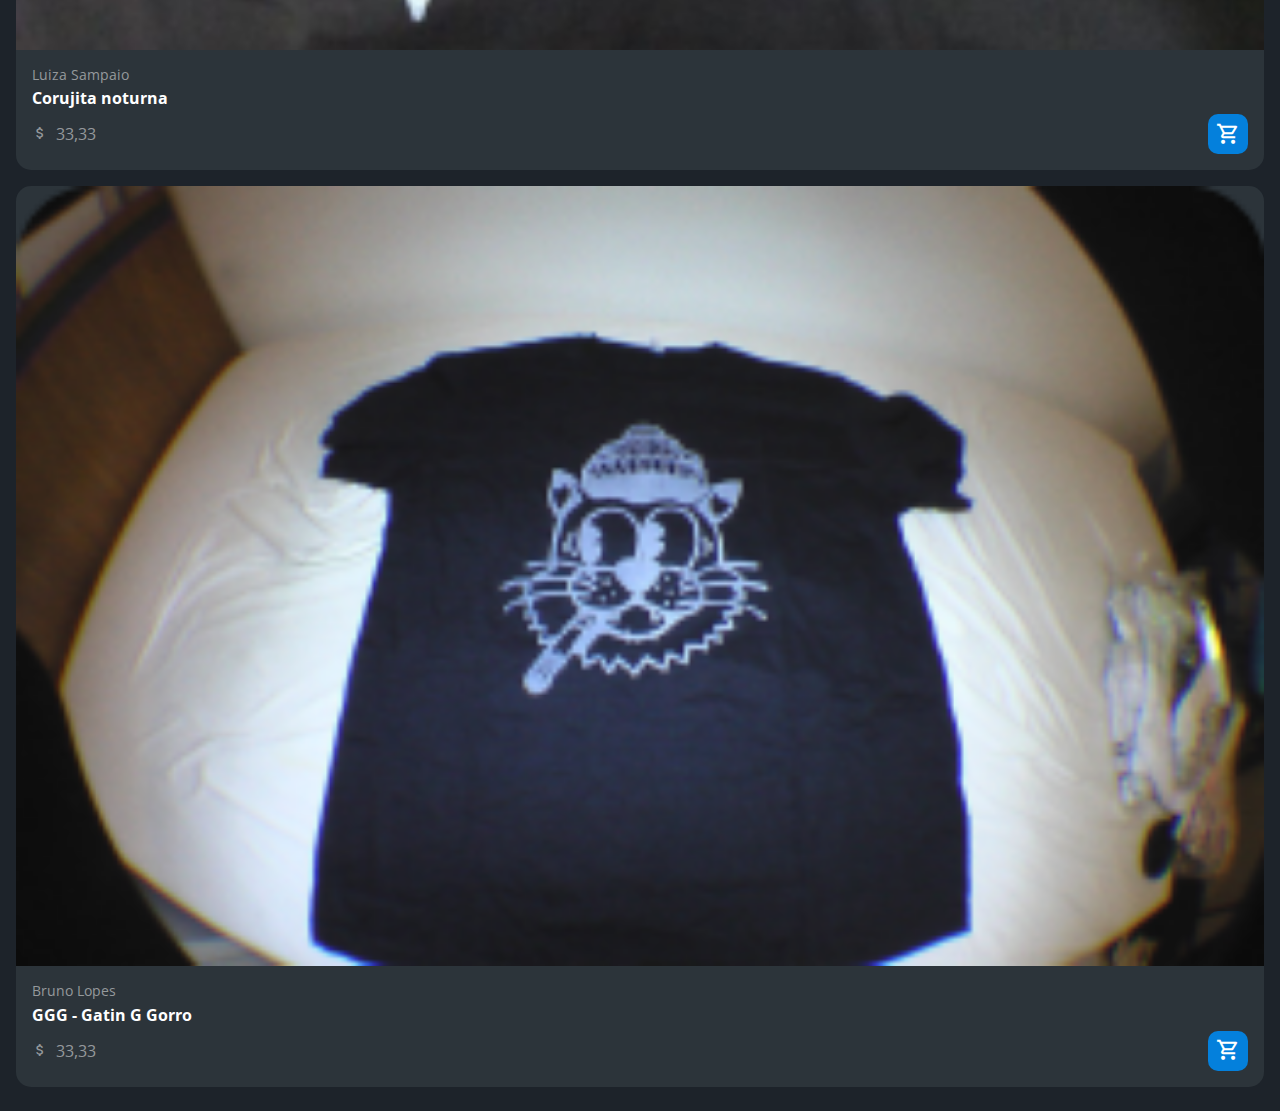
==== commit 0abced6b: "Ajustes visuais" ====
--- a/index.html
+++ b/index.html
@@ -19,7 +19,7 @@
         <button class="header__notification" aria-label="Notificação"><i></i></button>
     </header>
     <nav class="menu-left">
-        <img src="assets/img/logo.svg" alt="Logotipo da HZC" class="menu-left__logo">
+        <a href="index.html" class="menu-left__logo"><img src="assets/img/logo.svg" alt="Logotipo da HZC"></a>
         <a href="#" class="menu-left__link menu-left__link--home menu-left__link--active">Início</a>
         <a href="#" class="menu-left__link menu-left__link--videos">Vídeos</a>
         <a href="#" class="menu-left__link menu-left__link--peaks">Picos</a>
--- a/assets/css/styles.css
+++ b/assets/css/styles.css
@@ -98,6 +98,7 @@
     width: 75vw;
     height: 100vh;
     transition: .25s;
+    background: linear-gradient(180deg, #15191C 20%, #1D232A 80%);
     
     position: absolute;
     left: -100vw;
@@ -112,6 +113,7 @@
     align-self: center;
     width: 118px;
     padding: 16px;
+    cursor: pointer;
 }
 
 .menu-left__link{
@@ -120,6 +122,13 @@
     padding-left: 64px;
     display: flex;
     align-items: center;
+}
+
+.menu-left__link:hover{
+    color: #ffffff;
+    padding-left: 56px;
+    border-left: 8px solid #ffffff;
+    transition: .3s;
 }
 
 .menu-left__link--active{
@@ -233,7 +242,7 @@
 }
 
 .card__title {
-    font-size: 1.2rem;
+    font-size: 1em;
     font-weight: 700;
     grid-column: span 2;
 }
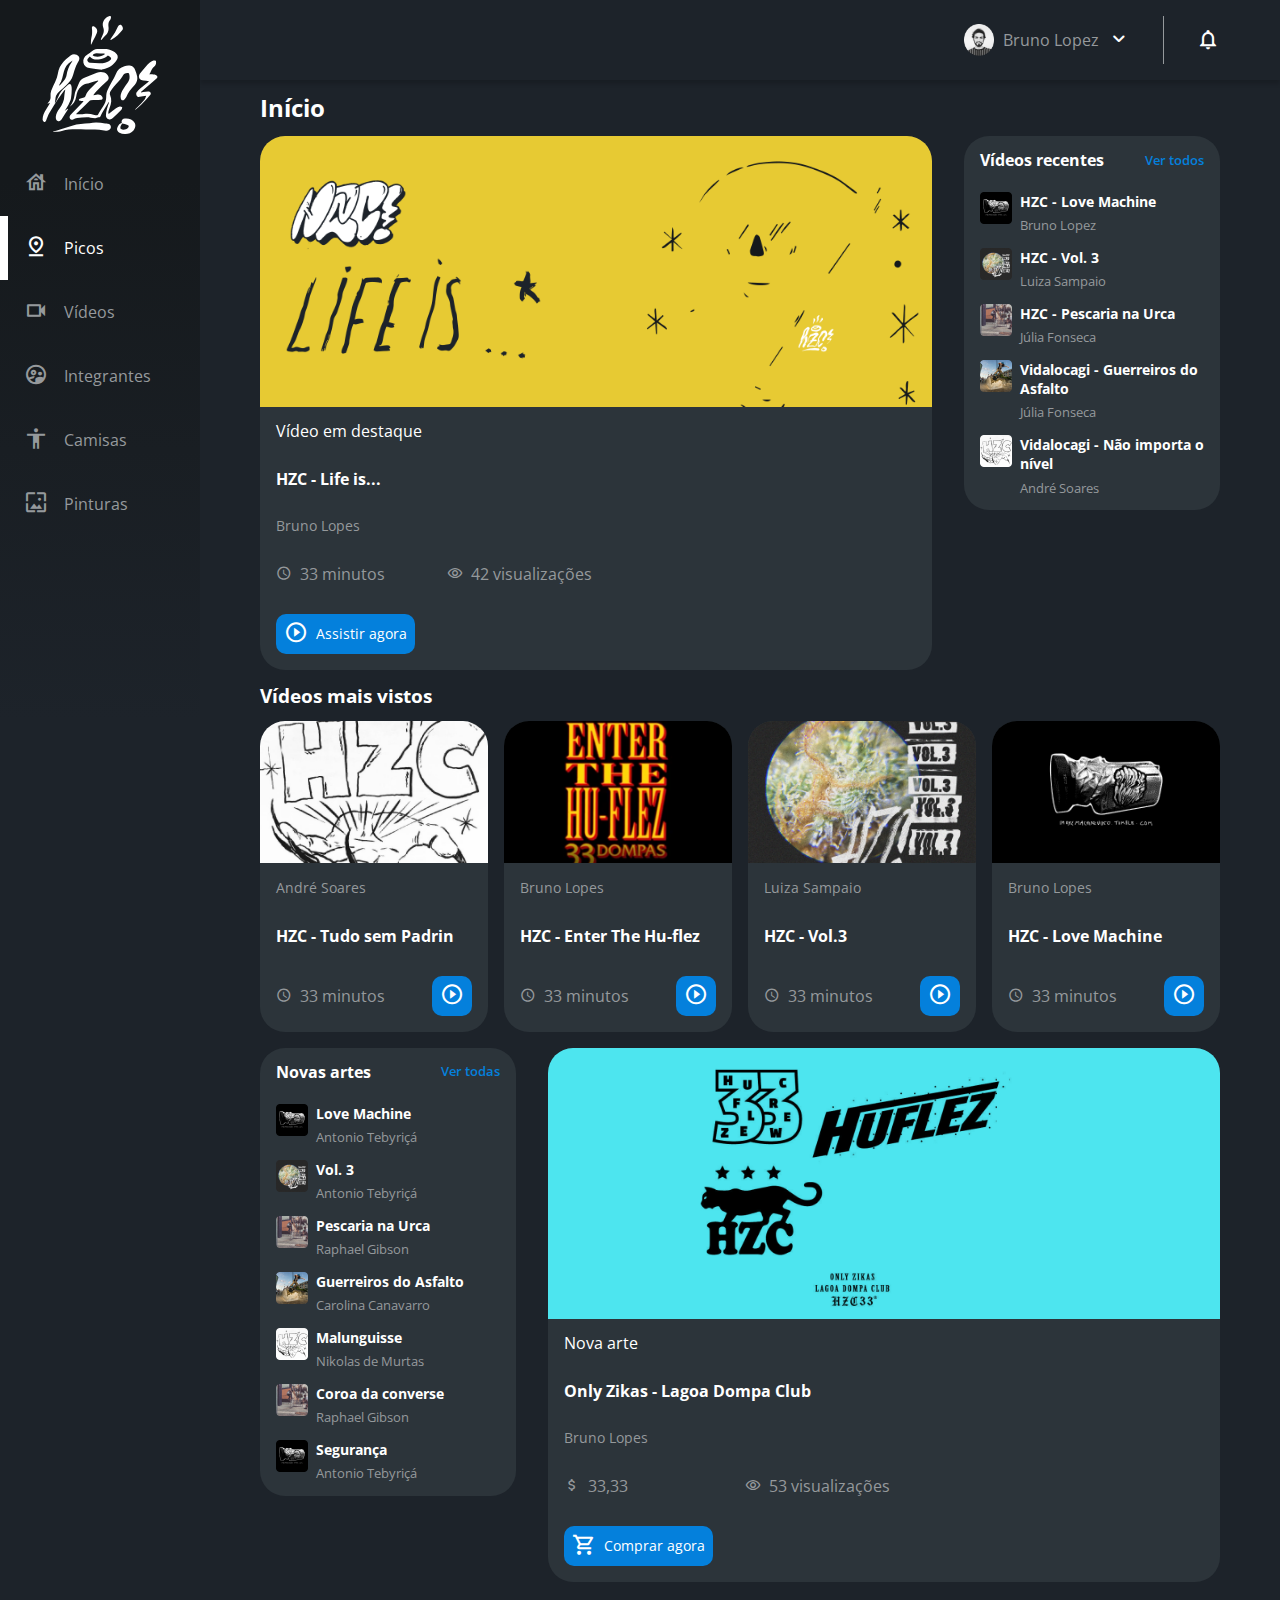
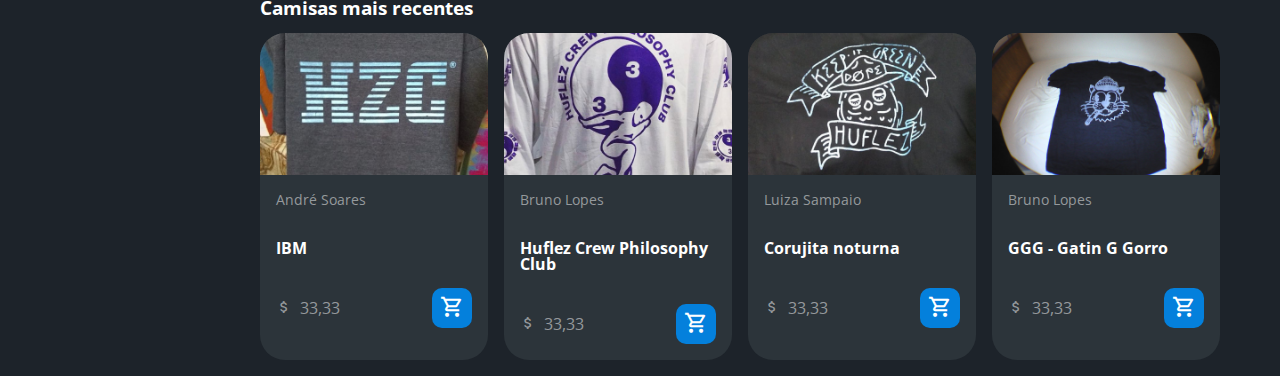
==== commit 6ab6740c: "Adicionando tela de Picos" ====
--- a/index.html
+++ b/index.html
@@ -20,9 +20,9 @@
     </header>
     <nav class="menu-left">
         <a href="index.html" class="menu-left__logo"><img src="assets/img/logo.svg" alt="Logotipo da HZC"></a>
-        <a href="#" class="menu-left__link menu-left__link--home menu-left__link--active">Início</a>
+        <a href="index.html" class="menu-left__link menu-left__link--home">Início</a>
+        <a href="peaks.html" class="menu-left__link menu-left__link--peaks menu-left__link--active">Picos</a>
         <a href="#" class="menu-left__link menu-left__link--videos">Vídeos</a>
-        <a href="#" class="menu-left__link menu-left__link--peaks">Picos</a>
         <a href="#" class="menu-left__link menu-left__link--members">Integrantes</a>
         <a href="#" class="menu-left__link menu-left__link--shirts">Camisas</a>
         <a href="#" class="menu-left__link menu-left__link--paintings">Pinturas</a>
--- a/assets/css/styles.css
+++ b/assets/css/styles.css
@@ -9,7 +9,7 @@
     color: #ffffff;
 }
 
-@media screen and (min-width: 1440px){
+@media screen and (min-width: 1240px){
     body {
         display: grid;
         grid-template-columns: auto 1fr;
@@ -46,7 +46,7 @@
     display: none;
 }
 
-@media screen and (min-width: 1440px){
+@media screen and (min-width: 1240px){
     .header{
         background-color: #1D232A;
         display: grid;
@@ -169,7 +169,7 @@
     content: "\e90a";
 }
 
-@media screen and (min-width: 1440px){
+@media screen and (min-width: 1240px){
     .menu-left{
         position: static;
         width: 200px;
@@ -194,7 +194,7 @@
     font-weight: 700;
 }
 
-@media screen and (min-width: 1440px){
+@media screen and (min-width: 1240px){
     .main{
         display: grid;
         grid-template-columns: auto 1fr auto;
@@ -217,7 +217,7 @@
 
 .card {
     width: 100%;
-    border-radius: 15px;
+    border-radius: 25px;
     overflow: hidden;
     background-color: #2C343A;
 }
@@ -234,7 +234,7 @@
     padding: 16px;
     display: grid;
     grid-template-columns: auto 1fr;
-    gap: 8px;
+    gap: 32px;
 }
 
 .card__highlight{
@@ -309,7 +309,7 @@
     display: none;
 }
 
-@media screen and (min-width: 1440px){
+@media screen and (min-width: 1240px){
     .card--highlight{
         margin-bottom: 0;
     }
@@ -383,7 +383,7 @@
     gap: 16px;
 }
 
-@media screen and (min-width: 1440px){
+@media screen and (min-width: 1240px){
     .section{
         grid-template-columns: repeat(4, 1fr);
     }
@@ -411,4 +411,21 @@
     .products-section {
         grid-area: products-section;
     }
+
+/* Picos */
+    .card__button--peak::before{
+        content: "\e908";
+        font-size: 24px;
+    }
+
+    .card--peaks{
+        display: grid;
+        grid-template-columns: repeat(2, auto);
+        align-items: center;
+        row-gap: 24px;
+        width: 256px;
+        padding: 16px;
+        box-sizing: border-box;
+        align-self: flex-start;
+    }
 }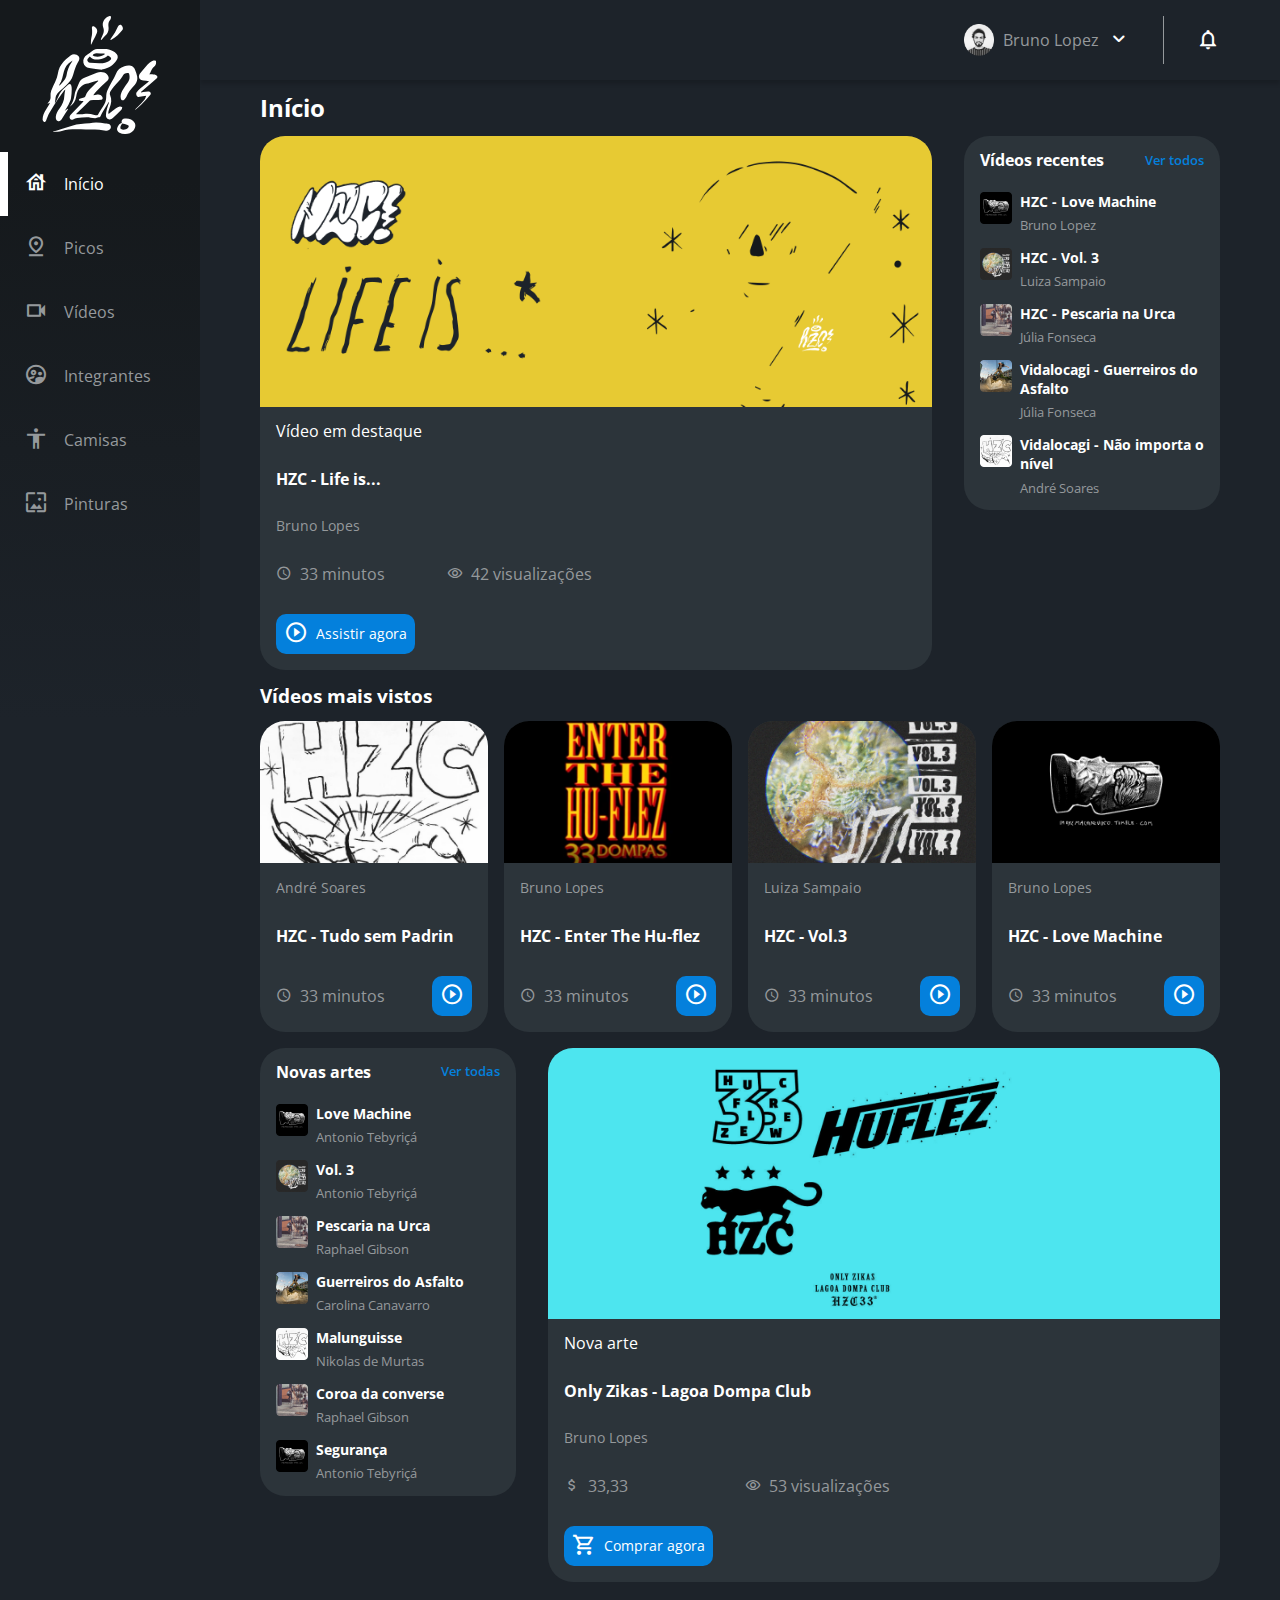
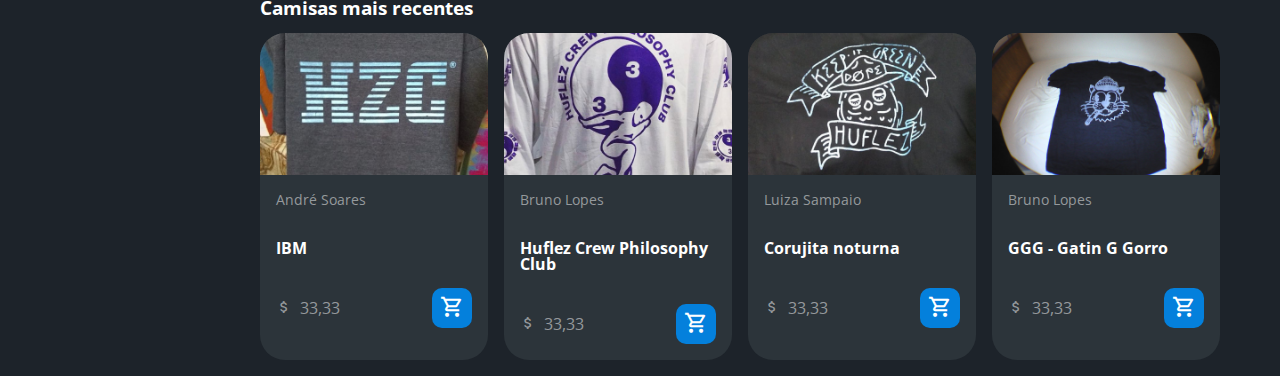
==== commit 21c6232d: "Adicionando tela de Picos" ====
--- a/index.html
+++ b/index.html
@@ -20,8 +20,8 @@
     </header>
     <nav class="menu-left">
         <a href="index.html" class="menu-left__logo"><img src="assets/img/logo.svg" alt="Logotipo da HZC"></a>
-        <a href="index.html" class="menu-left__link menu-left__link--home">Início</a>
-        <a href="peaks.html" class="menu-left__link menu-left__link--peaks menu-left__link--active">Picos</a>
+        <a href="index.html" class="menu-left__link menu-left__link--home menu-left__link--active">Início</a>
+        <a href="peaks.html" class="menu-left__link menu-left__link--peaks">Picos</a>
         <a href="#" class="menu-left__link menu-left__link--videos">Vídeos</a>
         <a href="#" class="menu-left__link menu-left__link--members">Integrantes</a>
         <a href="#" class="menu-left__link menu-left__link--shirts">Camisas</a>
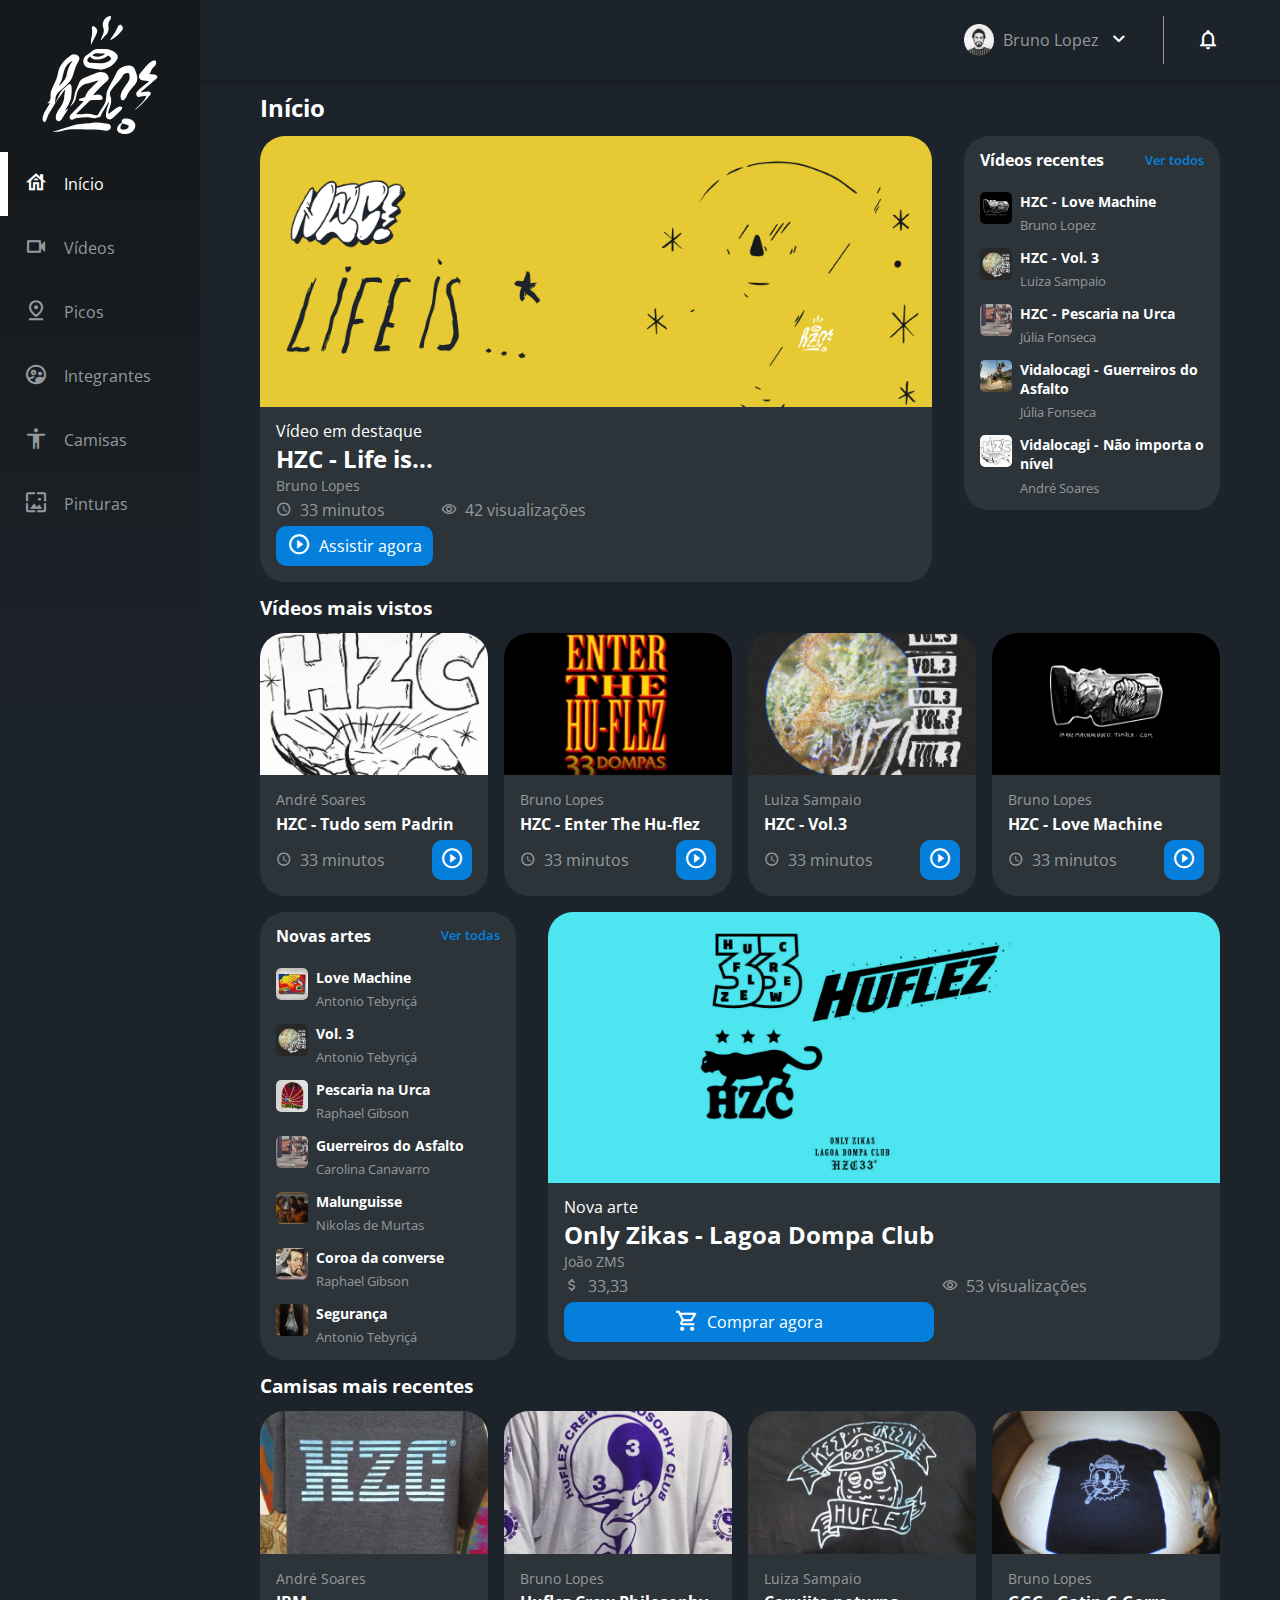
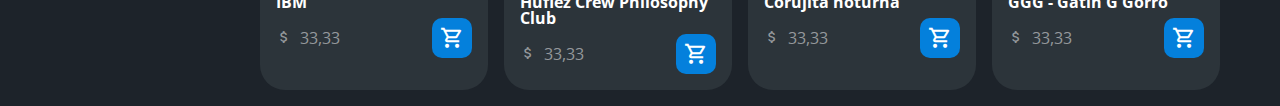
==== commit e5421b47: "Ajuste nas tumbnails de arte" ====
--- a/index.html
+++ b/index.html
@@ -21,8 +21,8 @@
     <nav class="menu-left">
         <a href="index.html" class="menu-left__logo"><img src="assets/img/logo.svg" alt="Logotipo da HZC"></a>
         <a href="index.html" class="menu-left__link menu-left__link--home menu-left__link--active">Início</a>
+        <a href="videos.html" class="menu-left__link menu-left__link--videos">Vídeos</a>
         <a href="peaks.html" class="menu-left__link menu-left__link--peaks">Picos</a>
-        <a href="#" class="menu-left__link menu-left__link--videos">Vídeos</a>
         <a href="#" class="menu-left__link menu-left__link--members">Integrantes</a>
         <a href="#" class="menu-left__link menu-left__link--shirts">Camisas</a>
         <a href="#" class="menu-left__link menu-left__link--paintings">Pinturas</a>
@@ -34,11 +34,11 @@
             <img src="assets/img/banner_1.png" alt="Banner Desktop - Life is..." class="card__image card__image--desktop">
             <div class="card__content">
                 <p class="card__highlight">Vídeo em destaque</p>
-                <h3 class="card__title">HZC - Life is...</h3>
+                <h3 class="card__title-highlight">HZC - Life is...</h3>
                 <p class="card__profile">Bruno Lopes</p>
                 <p class="card__info card__info--time"> 33 minutos</p>
                 <p class="card__info card__info--views"> 42 visualizações</p>
-                <button class="card__button card__button--highlight card__button--play">Assistir agora</button>
+                <button class="card__button card__button--highlight card__button--play" onclick="location.href = 'video.html'">Assistir agora</button>
             </div>
         </article>
         <article class="card card--recent recent-videos">
@@ -116,7 +116,7 @@
             <a href="#" class="card__link">Ver todas</a>
             <ul class="card__list">
                 <li class="card__item">
-                    <img src="assets/img/miniatura_1.png" alt="Thumbnail Love Machine" class="card__item-thumbnail">
+                    <img src="assets/img/miniatura_6.png" alt="Love Machine" class="card__item-thumbnail">
                     <h4 class="card__item-title">Love Machine</h4>
                     <p class="card__item-profile">Antonio Tebyriçá</p>
                 </li>
@@ -126,39 +126,39 @@
                     <p class="card__item-profile">Antonio Tebyriçá</p>
                 </li>
                 <li class="card__item">
-                    <img src="assets/img/miniatura_3.png" alt="Pescaria na Urca" class="card__item-thumbnail">
+                    <img src="assets/img/miniatura_7.png" alt="Pescaria na Urca" class="card__item-thumbnail">
                     <h4 class="card__item-title">Pescaria na Urca</h4>
                     <p class="card__item-profile">Raphael Gibson</p>
                 </li>
                 <li class="card__item">
-                    <img src="assets/img/miniatura_4.png" alt="Thumbnail Guerreiros do Asfalto" class="card__item-thumbnail">
+                    <img src="assets/img/miniatura_3.png" alt="Thumbnail Guerreiros do Asfalto" class="card__item-thumbnail">
                     <h4 class="card__item-title">Guerreiros do Asfalto</h4>
                     <p class="card__item-profile">Carolina Canavarro</p>
                 </li>
                 <li class="card__item">
-                    <img src="assets/img/miniatura_5.png" alt="Thumbnail Malunguisse" class="card__item-thumbnail">
+                    <img src="assets/img/miniatura_9.png" alt="Thumbnail Malunguisse" class="card__item-thumbnail">
                     <h4 class="card__item-title">Malunguisse</h4>
                     <p class="card__item-profile">Nikolas de Murtas</p>
                 </li>
                 <li class="card__item">
-                    <img src="assets/img/miniatura_3.png" alt="Thumbnail Coroa da converse" class="card__item-thumbnail">
+                    <img src="assets/img/miniatura_10.png" alt="Thumbnail Coroa da converse" class="card__item-thumbnail">
                     <h4 class="card__item-title">Coroa da converse</h4>
                     <p class="card__item-profile">Raphael Gibson</p>
                 </li>
                 <li class="card__item">
-                    <img src="assets/img/miniatura_1.png" alt="Thumbnail Segurança" class="card__item-thumbnail">
+                    <img src="assets/img/miniatura_8.png" alt="Thumbnail Segurança" class="card__item-thumbnail">
                     <h4 class="card__item-title">Segurança</h4>
                     <p class="card__item-profile">Antonio Tebyriçá</p>
                 </li>
             </ul>
         </article>
         <article class="card card--highlight highlight-products">
-            <img src="assets/img/banner-mobile_2.png alt="Banner Mobile Only Zikas - Lagoa Dompa Club" class="card__image card__image--mobile">
+            <img src="assets/img/banner-mobile_2.png" alt="Banner Mobile Only Zikas - Lagoa Dompa Club" class="card__image card__image--mobile">
             <img src="assets/img/banner_2.png" alt="Banner Desktop Only Zikas - Lagoa Dompa Club" class="card__image card__image--desktop">
             <div class="card__content">
                 <p class="card__highlight">Nova arte</p>
-                <h3 class="card__title">Only Zikas - Lagoa Dompa Club</h3>
-                <p class="card__profile">Bruno Lopes</p>
+                <h3 class="card__title-highlight">Only Zikas - Lagoa Dompa Club</h3>
+                <p class="card__profile">João ZMS</p>
                 <p class="card__info card__info--price"> 33,33</p>
                 <p class="card__info card__info--views"> 53 visualizações</p>
                 <button class="card__button card__button--highlight card__button--buy">Comprar agora</button>
--- a/assets/css/styles.css
+++ b/assets/css/styles.css
@@ -178,6 +178,7 @@
     }
 }
 
+/* Home */
 .main {
     padding: 24px 16px;
     display: grid;
@@ -234,11 +235,17 @@
     padding: 16px;
     display: grid;
     grid-template-columns: auto 1fr;
-    gap: 32px;
+    gap: 8px 8px;
 }
 
 .card__highlight{
     grid-column: span 2;
+}
+
+.card__title-highlight{
+    font-size: 1.5rem;
+    font-weight: 700;
+    color: #ffffff;
 }
 
 .card__title {
@@ -282,8 +289,9 @@
     width: 40px;
     height: 40px;
     border-radius: 10px;
-    font-size: 0.9rem;
+    font-size: 1rem;
     justify-self: flex-end;
+    cursor: pointer;
 }
 
 .card__button--play::before {
@@ -364,6 +372,7 @@
     .card__item-thumbnail{
         width: 32px;
         grid-row: span 2;
+        border-radius: 5px;
     }
 
     .card__item-title{
@@ -411,6 +420,7 @@
     .products-section {
         grid-area: products-section;
     }
+}
 
 /* Picos */
     .card__button--peak::before{
@@ -428,4 +438,285 @@
         box-sizing: border-box;
         align-self: flex-start;
     }
-}+
+    .peaks-map{
+        width: 100%;
+        height: 468px;
+        background-image: url(../img/mapa-picos.png);
+        background-size: cover;
+        background-repeat: no-repeat;
+        background-position: center;
+        border-radius: 15px;
+    }
+
+    /* Artigos */
+    .article{
+        display: grid;
+        grid-template-columns: 1fr;
+        gap: 16px;
+    }
+
+    .other-articles{
+        display: none;
+    }
+
+    .article-image{
+        width: 100%;
+        height: 277px;
+        background-image: url(../img/artigo_1.png);
+        background-size: cover;
+        background-repeat: no-repeat;
+        background-position: center;
+        left: 0px;
+        top: 56px;
+    }
+
+    .article-video{
+        width: 100%;
+        max-height: 544px;
+        left: 0px;
+        top: 56px;
+    }
+
+    .article-title{
+        font-size: 1.2rem;
+        font-weight: 700;
+        padding: 16px;
+    }
+
+    .article-info{
+        display: flex;
+        flex-direction: row;
+        align-items: center;
+        align-content: center;
+        justify-content: baseline;
+        padding: 0 16px; 
+        gap: 32px;
+        font-size: 1.1em;
+    }
+
+    .article-profile{
+        display: grid;
+        grid-template-columns: repeat(3, auto);
+        column-gap: 8px;
+        align-items: center;
+        justify-self: flex-end;
+    }
+
+    .article-profile::before{
+        content:"";
+        display: block;
+        width: 32px;
+        height: 32px;
+        background-image: url(../img/profile_2.png);
+        background-size: contain;
+        background-repeat: no-repeat;
+        background-position: center;
+    }
+
+    .article-views::before {
+        content: "\e90f";
+        margin-right: 8px;    
+    }
+    
+    .article-time::before {
+        content: "\e90c";
+        margin-right: 8px;    
+    }
+
+    .article-text{
+        padding: 16px;
+        font-size: 1.1rem;
+        line-height: 2.25rem;
+    }
+
+    .article-map{
+        width: 90%;
+        height: 338px;
+        margin: 0 auto;
+        background-image: url(../img/artigo_2.png);
+        background-size: cover;
+        background-repeat: no-repeat;
+        background-position: center;
+        border-radius: 15px;
+    }
+
+    .article_images{
+        display: flex;
+        flex-direction: column;
+        flex-wrap: wrap;
+        gap: 16px;
+    }
+
+    .article-image_1{
+        width: 90%;
+        height: 338px;
+        margin: 0 auto 16px auto;
+        background-image: url(../img/artigo_3.png);
+        background-size: cover;
+        background-repeat: no-repeat;
+        background-position: center;
+        border-radius: 15px;
+    }
+
+    .article-image_2{
+        width: 90%;
+        height: 338px;
+        margin: 0 auto 16px auto;
+        background-image: url(../img/artigo_4.png);
+        background-size: cover;
+        background-repeat: no-repeat;
+        background-position: center;
+        border-radius: 15px;
+    }
+
+    .article-image_3{
+        width: 90%;
+        height: 338px;
+        margin: 0 auto 16px auto;
+        background-image: url(../img/artigo_5.png);
+        background-size: cover;
+        background-repeat: no-repeat;
+        background-position: center;
+        border-radius: 15px;
+    }
+
+    .article-image_4{
+        width: 90%;
+        height: 338px;
+        margin: 0 auto 16px auto;
+        background-image: url(../img/artigo_6.png);
+        background-size: cover;
+        background-repeat: no-repeat;
+        background-position: center;
+        border-radius: 15px;
+    }
+
+    @media screen and (min-width: 1240px){
+        .main-peak{
+            display: grid;
+            grid-template-columns: 1fr auto;
+            grid-template-areas: 
+                "article peaks-articles";
+            column-gap: 32px;
+            padding: 16px 60px;
+            grid-column: 2;
+        }
+
+        .other-articles{
+            display: flex;
+            flex-direction: column;
+            flex-wrap: wrap;
+            gap: 16px;
+            padding: 16px 0;
+        }
+
+        .article{
+            padding: 16px;
+            gap: 0;
+        }
+
+        .article-image{
+            width: 100%;
+            height: 60vh;
+            background-image: url(../img/artigo_1.png);
+            background-size: cover;
+            background-repeat: no-repeat;
+            background-position: center;
+            border-radius: 15px;
+        }
+
+        .article-title{
+            font-size: 2rem;
+            font-weight: 600;
+            padding: 16px 0;
+        }
+
+        .article-info{
+            display: flex;
+            flex-direction: row;
+            align-items: center;
+            align-content: center;
+            justify-content: space-between;
+            padding: 16px 0; 
+            gap: 32px;
+            font-size: 1.1em;
+        }
+
+        .article-profile::before{
+            width: 48px;
+            height: 48px;
+        }
+
+        .article-text{
+            padding: 8px 0 8px 0;
+            font-size: 1.1rem;
+            line-height: 2.25rem;
+        }
+
+        .article-map{
+            width: 100%;
+            height: 468px;
+            background-image: url(../img/artigo_2.png);
+            background-size: cover;
+            background-repeat: no-repeat;
+            background-position: center;
+            border-radius: 15px;
+        }
+
+        .article-video{
+            width: 100%;
+            min-height: 60vh;
+            max-height: 821px;
+            left: 0px;
+            top: 56px;
+            display: block;
+            margin: 0 auto;
+            border-radius: 25px;
+        }
+
+        .article-images{
+            display: flex;
+            flex-direction: row;
+            align-items: flex-start;
+            gap: 32px;
+            height: 100%;
+            width: 100%;
+        }
+
+        .article-image_1{
+            width: 60%;
+            background-image: url(../img/artigo_3.png);
+            background-size: cover;
+            background-repeat: no-repeat;
+            background-position: center;
+            border-radius: 15px;
+        }
+
+        .article-image_2{
+            width: 40%;
+            background-image: url(../img/artigo_4.png);
+            background-size: cover;
+            background-repeat: no-repeat;
+            background-position: center;
+            border-radius: 15px;
+        }
+
+        .article-image_3{
+            width: 60%;
+            background-image: url(../img/artigo_5.png);
+            background-size: cover;
+            background-repeat: no-repeat;
+            background-position: center;
+            border-radius: 15px;
+        }
+
+        .article-image_4{
+            width: 40%;
+            background-image: url(../img/artigo_6.png);
+            background-size: cover;
+            background-repeat: no-repeat;
+            background-position: center;
+            border-radius: 15px;
+        }
+    }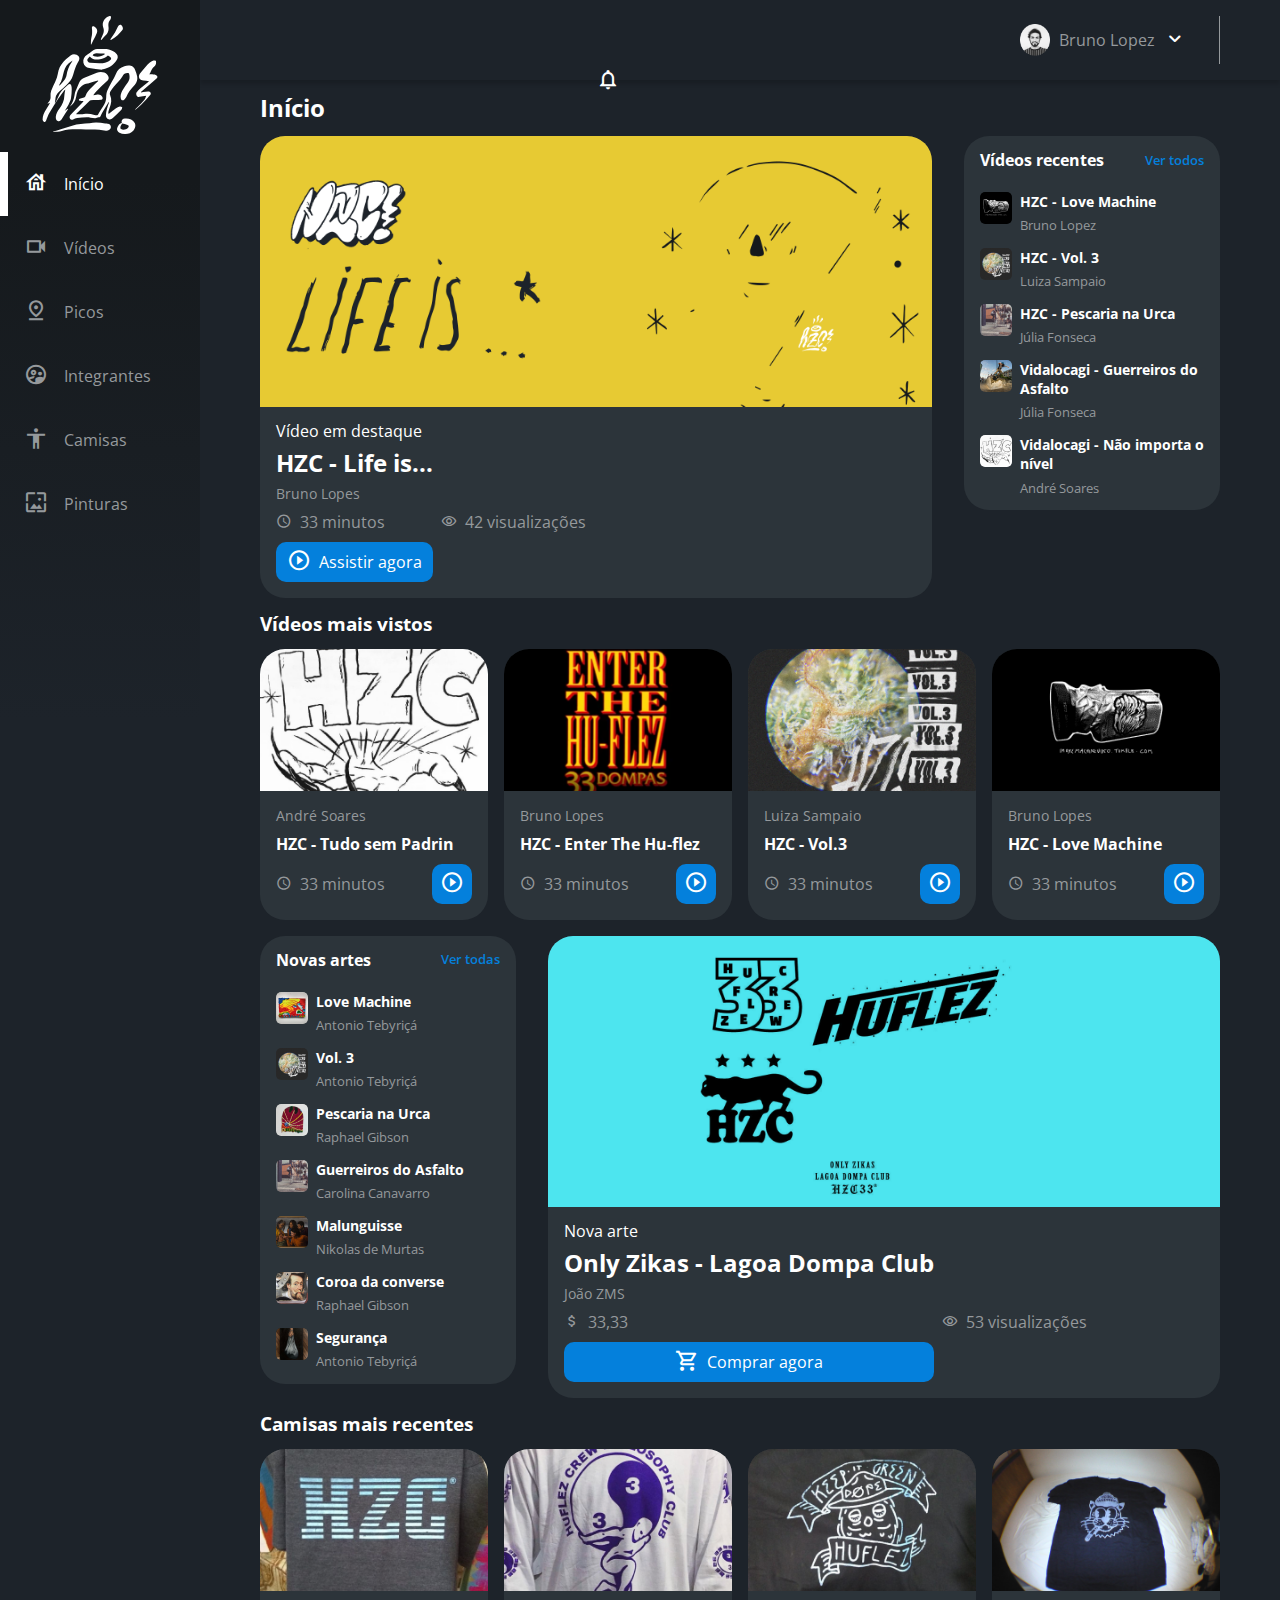
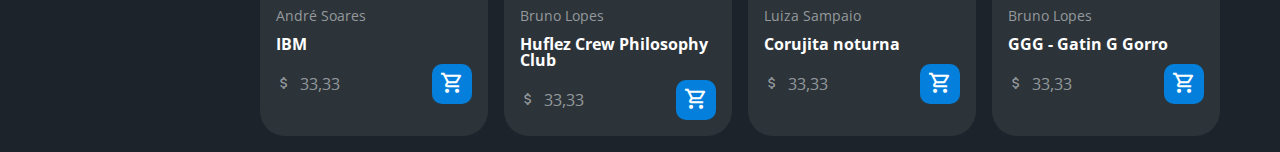
==== commit 3c6b5101: "Melhorando navegação Mobile" ====
--- a/index.html
+++ b/index.html
@@ -14,7 +14,7 @@
 <body>
     <header class="header">
         <button class="header__menu" aria-label="Menu"><i></i></button>
-        <img src="assets/img/logo.svg" alt="Logotipo da HZC" class="header__logo">
+        <a href="index.html"><img src="assets/img/logo.svg" alt="Logotipo da HZC" class="header__logo"></a>
         <p class="header__profile">Bruno Lopez</p>
         <button class="header__notification" aria-label="Notificação"><i></i></button>
     </header>
--- a/assets/css/styles.css
+++ b/assets/css/styles.css
@@ -235,7 +235,7 @@
     padding: 16px;
     display: grid;
     grid-template-columns: auto 1fr;
-    gap: 8px 8px;
+    gap: 12px 8px;
 }
 
 .card__highlight{
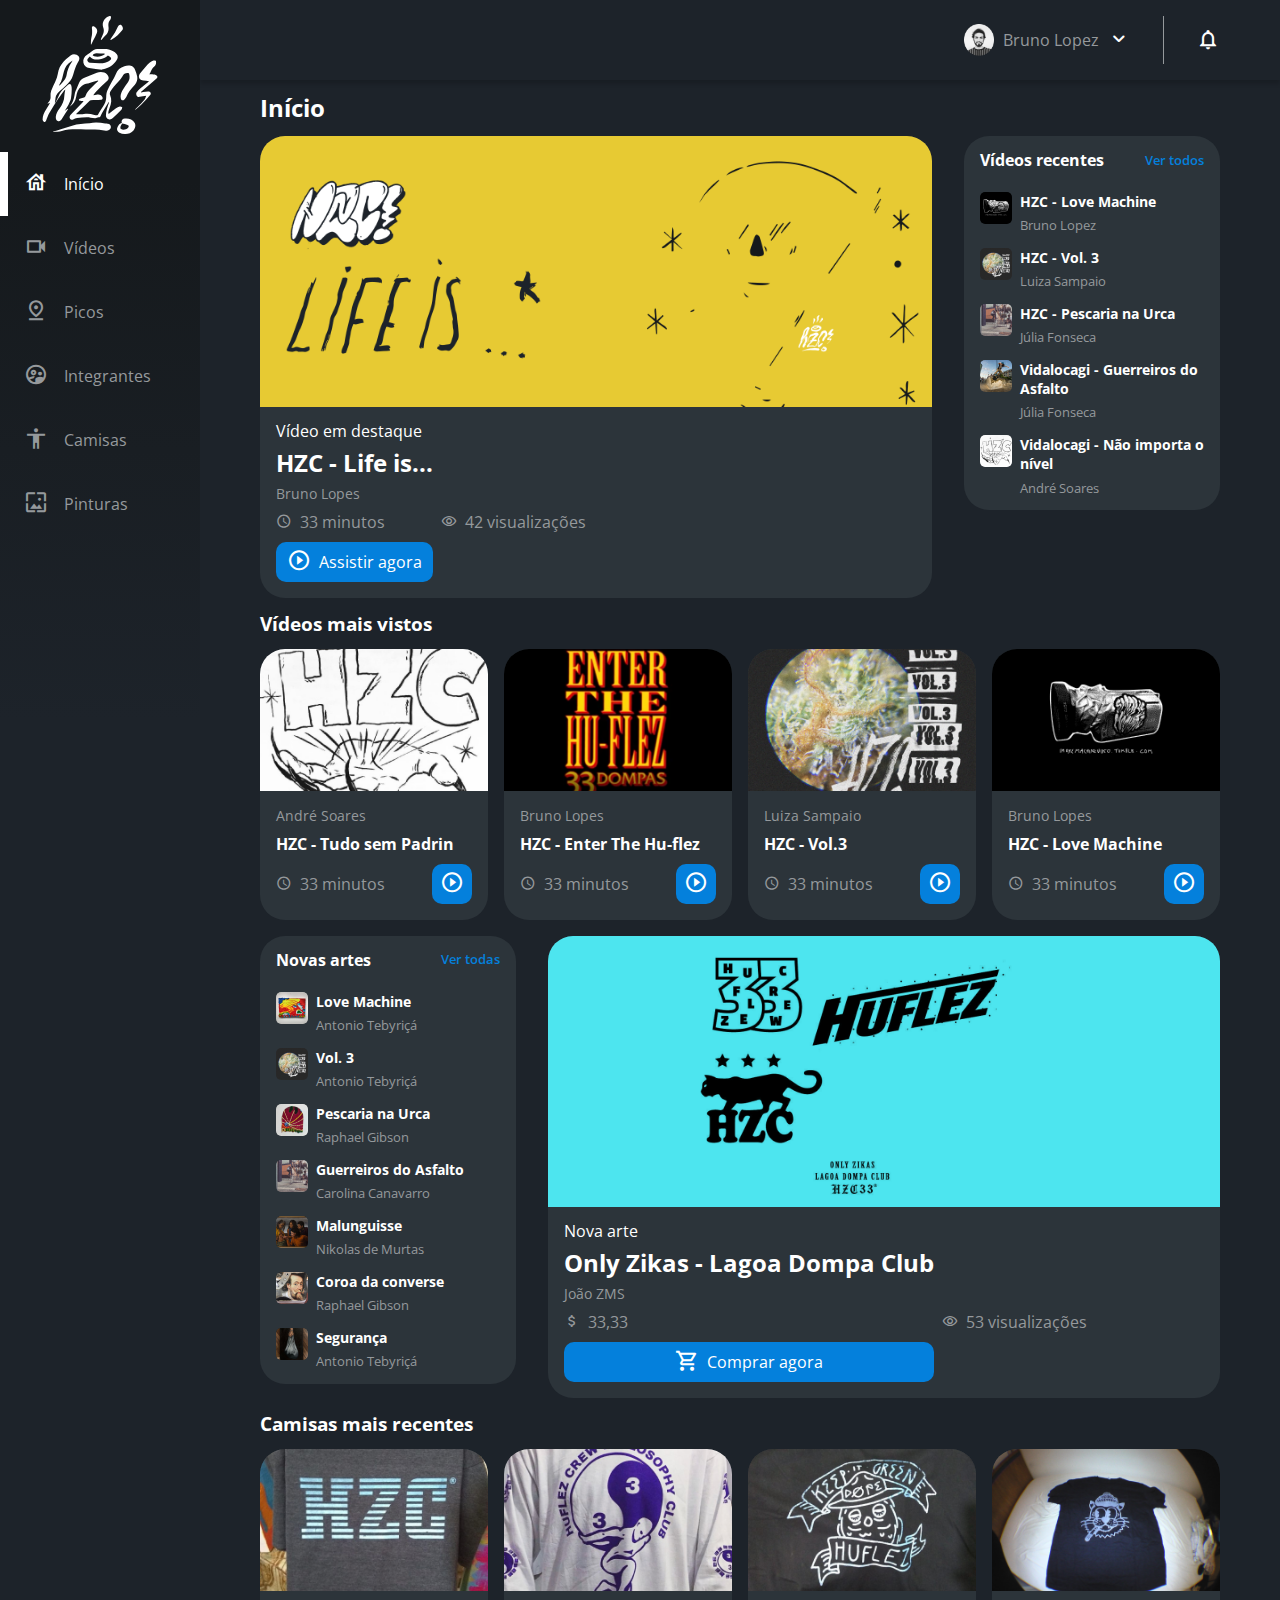
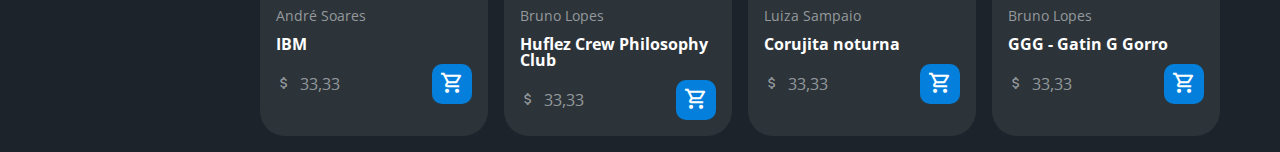
==== commit 76455438: "Adicionando ícone as páginas" ====
--- a/index.html
+++ b/index.html
@@ -5,6 +5,7 @@
     <meta http-equiv="X-UA-Compatible" content="IE=edge">
     <meta name="viewport" content="width=device-width, initial-scale=1.0">
     <title>HZC | Home</title>
+    <link rel="shortcut icon" href="assets/img/logo.svg" type="image/x-icon">
     <link rel="preconnect" href="https://fonts.googleapis.com">
     <link rel="preconnect" href="https://fonts.gstatic.com" crossorigin>
     <link rel="stylesheet" href="https://fonts.googleapis.com/css2?family=Open+Sans:wght@400;600;700&display=swap">
@@ -14,7 +15,7 @@
 <body>
     <header class="header">
         <button class="header__menu" aria-label="Menu"><i></i></button>
-        <a href="index.html"><img src="assets/img/logo.svg" alt="Logotipo da HZC" class="header__logo"></a>
+        <a href="index.html" class="logo-link"><img src="assets/img/logo.svg" alt="Logotipo da HZC" class="header__logo"></a>
         <p class="header__profile">Bruno Lopez</p>
         <button class="header__notification" aria-label="Notificação"><i></i></button>
     </header>
--- a/assets/css/styles.css
+++ b/assets/css/styles.css
@@ -13,6 +13,10 @@
     body {
         display: grid;
         grid-template-columns: auto 1fr;
+    }
+
+    .logo-link{
+        display: none;
     }
 }
 
